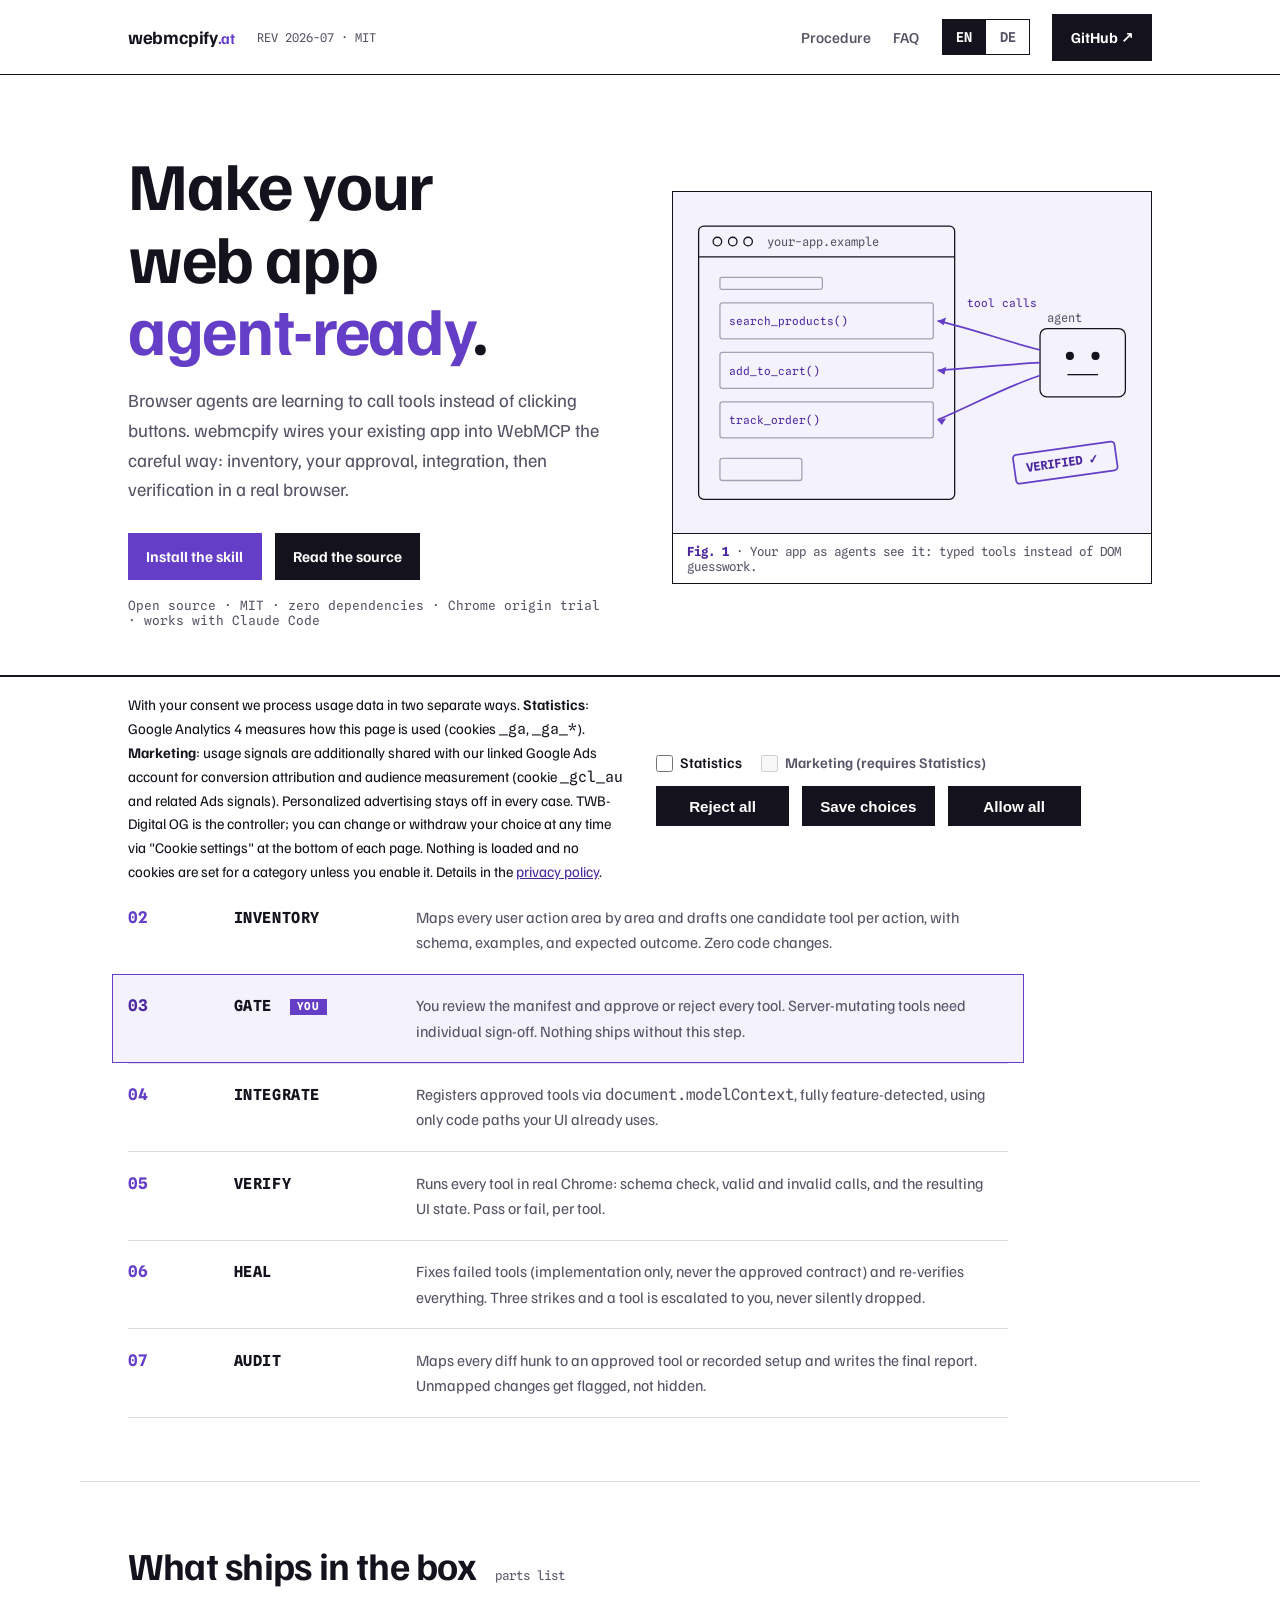
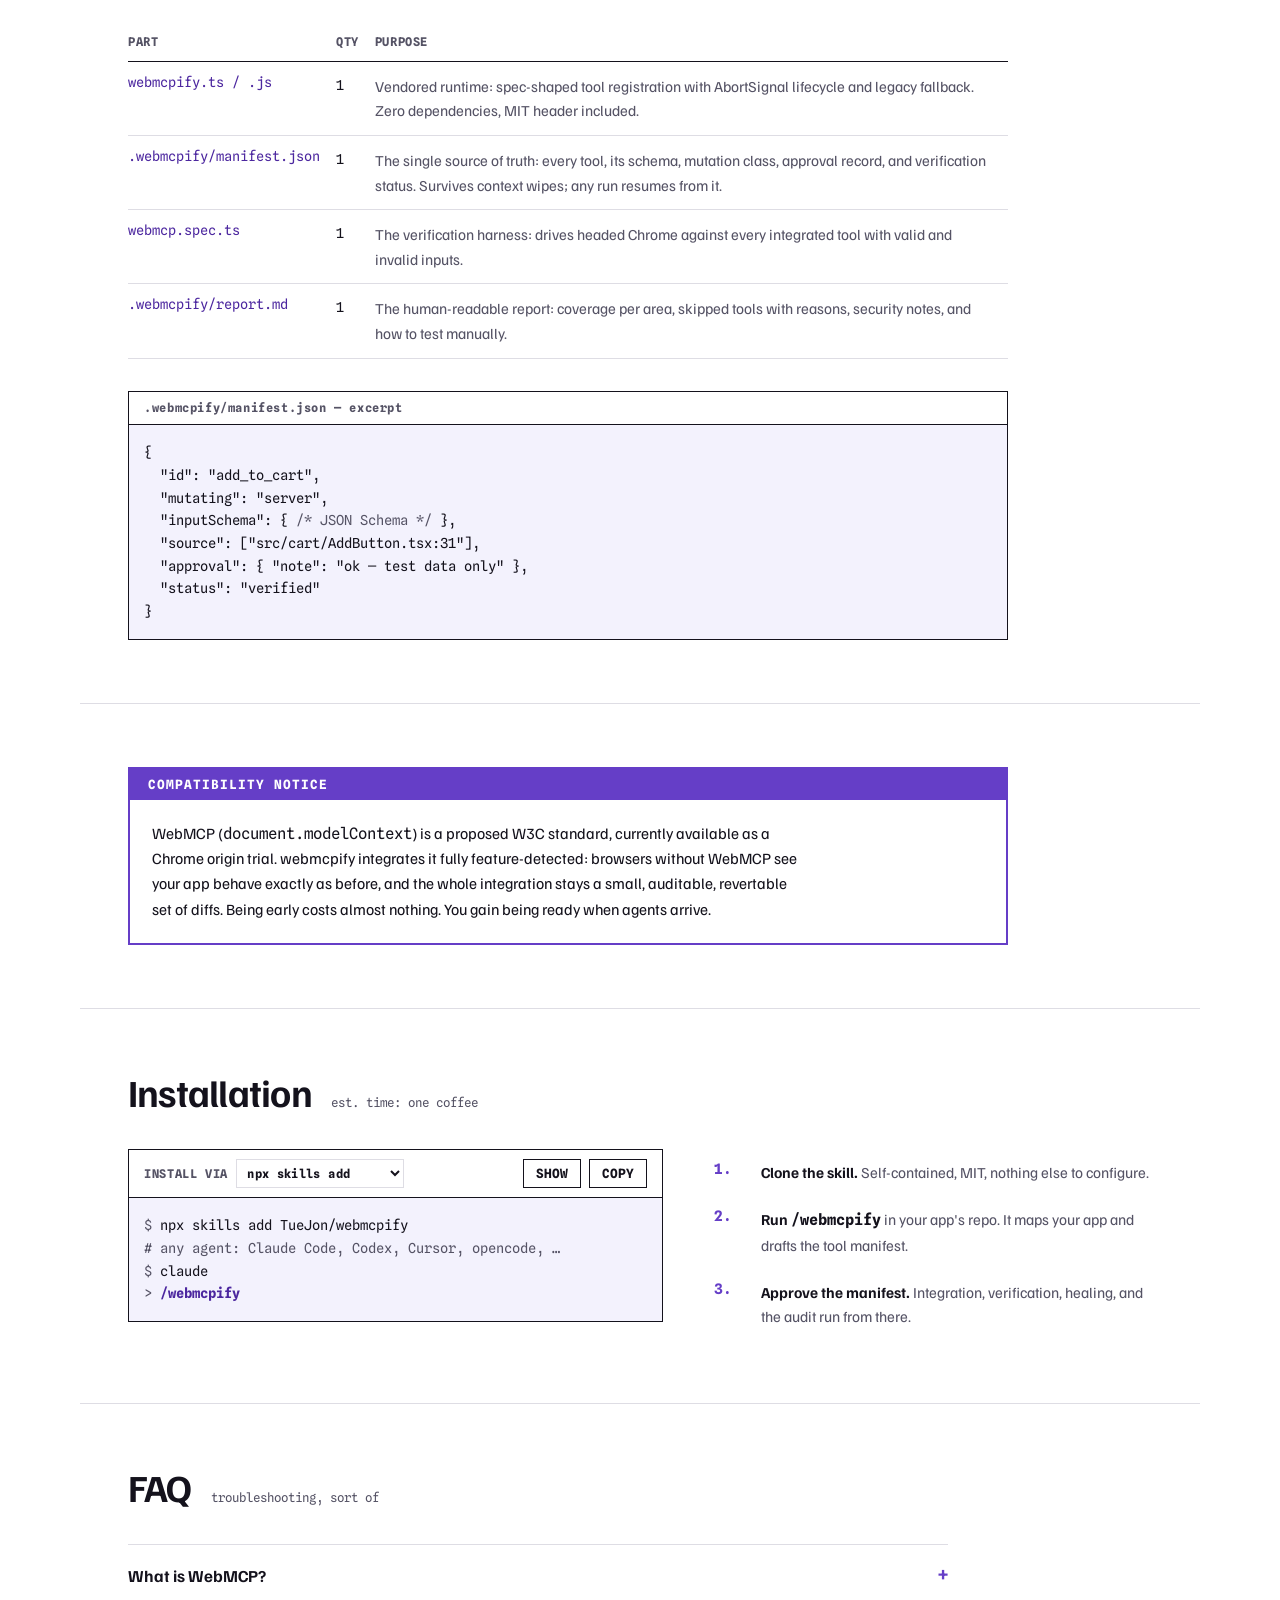
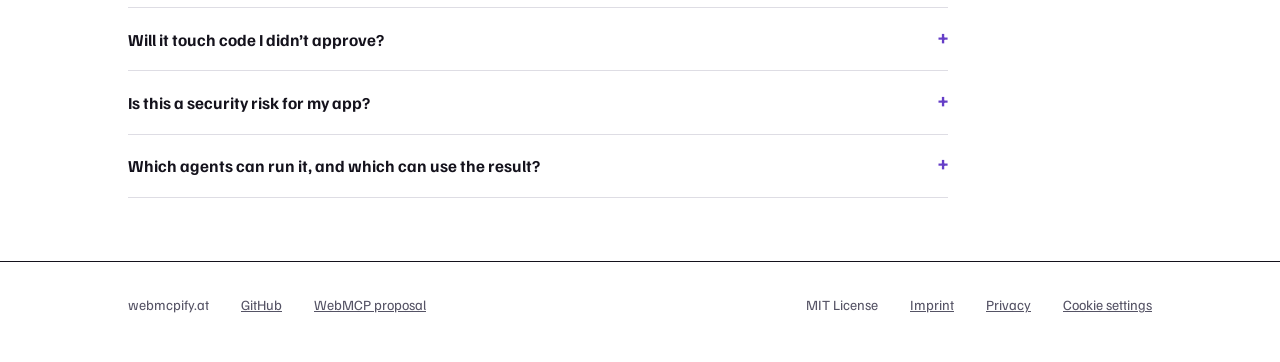
==== index.html @ e7c9cb3e "fix: generate the discovery manifest and keep the picker honest without JavaScript - tool contracts " ====
<!DOCTYPE html>
<html lang="en" data-lang="en">
<head>
<meta charset="UTF-8">
<meta name="viewport" content="width=device-width, initial-scale=1.0">
<title>webmcpify — make your web app agent-ready with WebMCP</title>
<meta name="description" content="webmcpify wires your existing web app into WebMCP: inventory, approval, integration, real-browser verification. Open source, MIT.">
<link rel="canonical" href="https://webmcpify.at/">
<meta property="og:type" content="website">
<meta property="og:url" content="https://webmcpify.at/">
<meta property="og:site_name" content="webmcpify">
<meta property="og:title" content="webmcpify — make your web app agent-ready with WebMCP">
<meta property="og:description" content="webmcpify wires your existing web app into WebMCP: inventory, approval, integration, real-browser verification. Open source, MIT.">
<meta property="og:image" content="https://webmcpify.at/og.png">
<meta property="og:image:alt" content="webmcpify — make your web app agent-ready with WebMCP">
<meta property="og:image:width" content="1200">
<meta property="og:image:height" content="630">
<meta property="og:locale" content="en_US">
<meta property="og:locale:alternate" content="de_AT">
<meta name="twitter:card" content="summary_large_image">
<meta name="twitter:title" content="webmcpify — make your web app agent-ready with WebMCP">
<meta name="twitter:description" content="webmcpify wires your existing web app into WebMCP: inventory, approval, integration, real-browser verification. Open source, MIT.">
<meta name="twitter:image" content="https://webmcpify.at/og.png">
<meta name="twitter:image:alt" content="webmcpify — make your web app agent-ready with WebMCP">
<link rel="icon" href="/favicon.svg" type="image/svg+xml">
<link rel="icon" href="/favicon.ico" sizes="16x16 32x32 48x48">
<link rel="icon" href="/icon-192.png" type="image/png" sizes="192x192">
<link rel="apple-touch-icon" href="/apple-touch-icon.png">
<link rel="alternate" hreflang="en" href="https://webmcpify.at/">
<link rel="alternate" hreflang="de" href="https://webmcpify.at/de/">
<link rel="alternate" hreflang="x-default" href="https://webmcpify.at/">
<link rel="webmcp" href="/.well-known/webmcp" type="application/json">
<!-- No scripting: the picker cannot swap the block and COPY cannot reach the
     clipboard, so the whole control row goes and every route is listed instead. -->
<noscript><style>#install-picker .cmd-label { display: none; } .alt-routes { display: block; }</style></noscript>
<script type="application/ld+json">
{
  "@context": "https://schema.org",
  "@type": "SoftwareApplication",
  "name": "webmcpify",
  "url": "https://webmcpify.at/",
  "description": "webmcpify wires your existing web app into WebMCP: inventory, approval, integration, real-browser verification. Open source, MIT.",
  "applicationCategory": "DeveloperApplication",
  "operatingSystem": "Any (agent skill for Claude Code and compatible coding agents)",
  "license": "https://opensource.org/license/MIT",
  "offers": { "@type": "Offer", "price": "0", "priceCurrency": "EUR" },
  "author": { "@type": "Person", "name": "Jonas Tüchler", "url": "https://jonastuechler.at" },
  "publisher": { "@type": "Organization", "name": "TWB-Digital OG", "url": "https://twb-digital.at" },
  "sameAs": ["https://github.com/TueJon/webmcpify"]
}
</script>
<script type="application/ld+json" id="faq-schema">{"@context": "https://schema.org", "@type": "FAQPage", "mainEntity": [{"@type": "Question", "name": "What is WebMCP?", "acceptedAnswer": {"@type": "Answer", "text": "A proposed web standard (W3C Web Machine Learning CG) that lets a page register typed tools browser AI agents can call instead of screen-scraping your DOM. It's currently running as a Chrome origin trial."}}, {"@type": "Question", "name": "Will webmcpify touch code I didn't approve?", "acceptedAnswer": {"@type": "Answer", "text": "No. Every diff hunk must map to an approved tool or recorded setup; the audit phase flags anything else in the report. Files that were dirty before the run are never modified."}}, {"@type": "Question", "name": "Is this a security risk for my app?", "acceptedAnswer": {"@type": "Answer", "text": "Tools may only call code paths your UI already uses: same endpoints, same validation, same auth. Your server remains the only trust boundary, and mutating tools require explicit per-tool human approval."}}, {"@type": "Question", "name": "Which agents can run webmcpify, and which can use the result?", "acceptedAnswer": {"@type": "Answer", "text": "The pipeline runs as a Claude Code skill. The result is plain, dependency-free WebMCP integration: any browser agent that speaks WebMCP can call your tools, regardless of vendor."}}]}</script>
<link rel="stylesheet" href="/fonts/fonts.css">
<style>
  :root {
    --bg: oklch(1 0 0);
    --ink: oklch(0.19 0.02 290);
    --muted: oklch(0.45 0.03 290);
    --hairline: oklch(0.9 0.01 290);
    --primary: oklch(0.49 0.2 290);
    --primary-ink: oklch(0.4 0.18 290);
    --tint: oklch(0.965 0.015 290);
    --z-nav: 10;
    --z-toast: 40;
    --z-consent: 50;
    --font-sans: "Familjen Grotesk", "Segoe UI", system-ui, sans-serif;
    --font-mono: "Spline Sans Mono", ui-monospace, monospace;
  }
  * { margin: 0; padding: 0; box-sizing: border-box; }
  body {
    background: var(--bg); color: var(--ink);
    font-family: var(--font-sans); font-size: 1.0625rem; line-height: 1.62;
    -webkit-font-smoothing: antialiased;
  }
  ::selection { background: var(--primary); color: white; }
  a { color: inherit; }
  code, pre { font-family: var(--font-mono); }
  h1, h2, h3 { text-wrap: balance; line-height: 1.08; letter-spacing: -0.02em; }
  p { max-width: 64ch; text-wrap: pretty; }
  :focus-visible { outline: 2px solid var(--primary); outline-offset: 3px; }

  :where([data-lang="en"]) :where([lang="de"]) { display: none !important; }
  :where([data-lang="de"]) :where([lang="en"]) { display: none !important; }

  .wrap { max-width: 1120px; margin-inline: auto; padding-inline: clamp(1.25rem, 4vw, 3rem); }

  /* ---------- Nav ---------- */
  header { border-bottom: 1px solid var(--ink); background: var(--bg); position: sticky; top: 0; z-index: var(--z-nav); }
  .nav { display: flex; align-items: center; gap: 1.4rem; padding-block: 0.85rem; }
  .wordmark { font-weight: 700; font-size: 1.15rem; letter-spacing: -0.02em; text-decoration: none; }
  .wordmark small { color: var(--primary); font-weight: 700; }
  .doc-no { font: 400 0.75rem var(--font-mono); color: var(--muted); }
  .nav-spacer { flex: 1; }
  .nav a.ghost { text-decoration: none; color: var(--muted); font-weight: 500; font-size: 0.95rem; }
  .nav a.ghost:hover { color: var(--ink); }
  @media (max-width: 680px) { .nav a.ghost, .doc-no { display: none; } .nav { gap: 0.9rem; } }
  .lang-toggle { flex-shrink: 0; }
  .btn { white-space: nowrap; }
  @media (max-width: 420px) {
    .wordmark .tld, .wordmark small { display: none; }
    .nav { gap: 0.6rem; }
    .nav .btn { padding: 0.45rem 0.7rem; font-size: 0.85rem; }
    .lang-toggle button { padding: 0.45rem 0.55rem; font-size: 0.75rem; }
    .wordmark { font-size: 1rem; }
  }
  .lang-toggle { display: flex; border: 1px solid var(--ink); overflow: hidden; }
  .lang-toggle button {
    font: 600 0.85rem var(--font-mono); background: var(--bg); border: 0; color: var(--muted);
    padding: 0.55rem 0.85rem; cursor: pointer;
  }
  .lang-toggle button[aria-pressed="true"] { background: var(--ink); color: var(--bg); }
  .btn {
    display: inline-flex; align-items: center; gap: 0.5rem; background: var(--ink); color: var(--bg);
    font-weight: 700; font-size: 0.95rem; text-decoration: none; padding: 0.7rem 1.15rem; border: 0; cursor: pointer;
  }
  .btn:hover { background: var(--primary); }
  .btn.primary { background: var(--primary); color: white; }
  .btn.primary:hover { background: var(--primary-ink); }

  /* ---------- Hero ---------- */
  .hero { padding-block: clamp(3rem, 8vh, 6rem) clamp(2.5rem, 6vh, 4.5rem); }
  .hero-grid {
    display: grid; grid-template-columns: minmax(0, 1fr) minmax(0, 1fr);
    gap: clamp(2rem, 5vw, 4rem); align-items: center;
  }
  @media (max-width: 920px) { .hero-grid { grid-template-columns: minmax(0, 1fr); } }
  .hero h1 { font-size: clamp(2.5rem, 5.4vw, 4.2rem); font-weight: 700; }
  .hero h1 .u { color: var(--primary); }
  .hero .lede { margin-top: 1.25rem; font-size: 1.15rem; color: var(--muted); }
  .hero-ctas { margin-top: 1.8rem; display: flex; flex-wrap: wrap; gap: 0.8rem; align-items: center; }
  .hero-fine { margin-top: 1.1rem; font: 400 0.8rem var(--font-mono); color: var(--muted); }

  figure.fig { border: 1px solid var(--ink); }
  .fig svg { display: block; width: 100%; height: auto; background: var(--tint); }
  .fig figcaption {
    border-top: 1px solid var(--ink); padding: 0.6rem 0.9rem;
    font: 400 0.78rem var(--font-mono); color: var(--muted);
  }
  .fig figcaption b { color: var(--primary-ink); font-weight: 700; }

  /* ---------- Section scaffolding ---------- */
  section { padding-block: clamp(3rem, 7vh, 5.5rem); border-top: 1px solid var(--hairline); }
  .sec-head { margin-bottom: 2.2rem; display: flex; align-items: baseline; gap: 1.2rem; flex-wrap: wrap; }
  .sec-head h2 { font-size: clamp(1.7rem, 3.2vw, 2.4rem); font-weight: 700; }
  .sec-head .mono-tag { font: 400 0.78rem var(--font-mono); color: var(--muted); }
  .sec-lede { color: var(--muted); margin-bottom: 2rem; margin-top: -1.2rem; }

  /* ---------- Procedure ---------- */
  .proc { list-style: none; max-width: 880px; }
  .proc li {
    display: grid; grid-template-columns: 5.2rem minmax(14ch, 16ch) 1fr;
    gap: 1.4rem; padding-block: 1.15rem; border-top: 1px solid var(--hairline);
    align-items: baseline;
  }
  .proc li:last-child { border-bottom: 1px solid var(--hairline); }
  @media (max-width: 700px) { .proc li { grid-template-columns: 3.4rem 1fr; } .proc li p { grid-column: 2; } }
  .proc .no { font: 700 1rem var(--font-mono); color: var(--primary); }
  .proc h3 { font: 700 0.95rem var(--font-mono); letter-spacing: 0.04em; }
  .proc p { color: var(--muted); font-size: 0.98rem; }
  .proc li.gate { background: var(--tint); outline: 1px solid var(--primary); outline-offset: -1px; padding-inline: 1rem; margin-inline: -1rem; }
  .proc li.gate .no { color: var(--primary-ink); }
  .proc li.gate h3 span.badge {
    display: inline-block; background: var(--primary); color: white; font-size: 0.68rem;
    padding: 0.1rem 0.45rem; margin-left: 0.5rem; letter-spacing: 0.06em; vertical-align: 0.1em;
  }

  /* ---------- Parts list ---------- */
  .scrollx { overflow-x: auto; max-width: 880px; }
  .parts { width: 100%; min-width: 560px; border-collapse: collapse; font-size: 0.95rem; }
  .parts th, .parts td { text-align: left; padding: 0.75rem 1rem 0.75rem 0; border-bottom: 1px solid var(--hairline); vertical-align: top; }
  .parts th { font: 700 0.75rem var(--font-mono); letter-spacing: 0.05em; color: var(--muted); border-bottom: 1px solid var(--ink); }
  .parts td:first-child { font: 400 0.85rem var(--font-mono); color: var(--primary-ink); white-space: nowrap; }
  .parts td:last-child { color: var(--muted); }
  .parts .qty { font-family: var(--font-mono); font-size: 0.85rem; }

  /* ---------- Notice ---------- */
  .notice { border: 2px solid var(--primary); max-width: 880px; }
  .notice-head {
    background: var(--primary); color: white; padding: 0.5rem 1.1rem;
    font: 700 0.8rem var(--font-mono); letter-spacing: 0.08em;
  }
  .notice-body { padding: 1.3rem 1.4rem; }
  .notice-body p { color: var(--ink); font-size: 0.98rem; max-width: 72ch; }
  .notice-body a { color: var(--primary-ink); }

  /* ---------- Install ---------- */
  .install-grid { display: grid; grid-template-columns: minmax(0, 1.1fr) minmax(0, 0.9fr); gap: clamp(2rem, 4vw, 3.5rem); align-items: start; }
  @media (max-width: 920px) { .install-grid { grid-template-columns: minmax(0, 1fr); } }
  .cmd { border: 1px solid var(--ink); }
  .cmd-label {
    display: flex; justify-content: space-between; align-items: center; gap: 1rem;
    padding: 0.55rem 0.95rem; border-bottom: 1px solid var(--ink);
    font: 700 0.75rem var(--font-mono); letter-spacing: 0.05em; color: var(--muted);
  }
  .cmd pre { padding: 1rem 0.95rem; font-size: 0.86rem; line-height: 1.65; overflow-x: auto; background: var(--tint); }
  .cmd .c { color: var(--muted); }
  .cmd .p { color: var(--primary-ink); font-weight: 700; }
  .copy-btn {
    font: 700 0.8rem var(--font-mono); color: var(--ink); background: var(--bg);
    border: 1px solid var(--ink); padding: 0.4rem 0.75rem; cursor: pointer;
  }
  .copy-btn:hover { background: var(--ink); color: var(--bg); }
  .cmd-pick, .cmd-actions { display: flex; align-items: center; gap: 0.5rem; min-width: 0; }
  .alt-routes { display: none; padding: 0.75rem 0.95rem; border-top: 1px solid var(--hairline); font-size: 0.86rem; color: var(--muted); }
  .alt-routes code { font-size: 0.85em; color: var(--ink); }
  .cmd-pick select {
    font: 700 0.75rem var(--font-mono); letter-spacing: 0.03em; color: var(--ink);
    background: var(--bg); border: 1px solid var(--hairline); padding: 0.3rem 0.4rem; cursor: pointer;
  }
  /* Own rule: browsers without the WebMCP pseudo-class drop it, not the block above. */
  .cmd:tool-form-active { outline: 2px solid var(--primary); outline-offset: 2px; }
  .after-install { list-style: none; }
  .after-install li { display: grid; grid-template-columns: 2rem 1fr; gap: 0.9rem; padding-block: 0.7rem; }
  .after-install .no { font: 700 0.9rem var(--font-mono); color: var(--primary); }
  .after-install p { color: var(--muted); font-size: 0.95rem; }
  .after-install b { color: var(--ink); }

  /* ---------- FAQ ---------- */
  .faq { max-width: 820px; }
  .faq details { border-top: 1px solid var(--hairline); }
  .faq details:last-child { border-bottom: 1px solid var(--hairline); }
  .faq summary {
    cursor: pointer; list-style: none; display: flex; justify-content: space-between; gap: 1rem;
    padding-block: 1.1rem; font-weight: 700; font-size: 1.05rem;
  }
  .faq summary::-webkit-details-marker { display: none; }
  .faq summary::after { content: "+"; font-family: var(--font-mono); color: var(--primary); }
  .faq details[open] summary::after { content: "–"; }
  .faq details p { color: var(--muted); padding-bottom: 1.2rem; font-size: 0.98rem; }

  footer { border-top: 1px solid var(--ink); padding-block: 2rem 2.8rem; }
  .foot { display: flex; flex-wrap: wrap; gap: 0.8rem 2rem; color: var(--muted); font-size: 0.88rem; }
  .foot a { color: var(--muted); }
  .foot a:hover { color: var(--ink); }
  .foot .fill { flex: 1; }

  .toast {
    position: fixed; bottom: 1.4rem; left: 50%; translate: -50% 0; z-index: var(--z-toast);
    background: var(--ink); color: var(--bg); font: 700 0.85rem var(--font-mono);
    padding: 0.6rem 1.1rem; opacity: 0; pointer-events: none; transition: opacity 0.2s ease-out;
  }
  .toast.show { opacity: 1; }

  /* Consent banner: non-modal (page, imprint, and privacy stay reachable),
     all actions identical .btn styling — equal visual weight by design. */
  .consent {
    position: fixed; inset: auto 0 0 0; z-index: var(--z-consent);
    background: var(--bg); border-top: 2px solid var(--ink);
  }
  .consent-inner { display: flex; flex-wrap: wrap; gap: 0.9rem 2rem; align-items: center; padding-block: 1rem; max-height: calc(100dvh - 2rem); overflow-y: auto; }
  .consent-text { font-size: 0.92rem; max-width: 62ch; flex: 1 1 34ch; }
  .consent-text a { color: var(--primary-ink); }
  .consent-controls { display: flex; flex-direction: column; gap: 0.7rem; }
  .consent-cats { display: flex; gap: 1.2rem; flex-wrap: wrap; border: 0; padding: 0; margin: 0; }
  .consent-cat { display: inline-flex; align-items: center; gap: 0.45rem; font-weight: 600; font-size: 0.92rem; cursor: pointer; }
  .consent-cat:has(input:disabled) { color: var(--muted); cursor: not-allowed; }
  .consent-cat input { width: 1.05rem; height: 1.05rem; accent-color: var(--primary); margin: 0; }
  /* Grid, not wrapping flex: a wrapped flex line distributes free space on
     its own, so a lone "Allow all" would stretch across a full row and read
     as the prominent option. Equal columns, or equal full-width rows. */
  .consent-actions { display: grid; grid-template-columns: repeat(3, minmax(0, 1fr)); gap: 0.8rem; }
  .consent-actions .btn { justify-content: center; }
  @media (max-width: 560px) { .consent-actions { grid-template-columns: minmax(0, 1fr); } }
  .sr-only { position: absolute; width: 1px; height: 1px; padding: 0; margin: -1px; overflow: hidden; clip-path: inset(50%); white-space: nowrap; }
  .foot-btn {
    font: inherit; color: var(--muted); background: none; border: 0; padding: 0;
    cursor: pointer; text-decoration: underline;
  }
  .foot-btn:hover { color: var(--ink); }

  /* Diagram stroke-draw: decorative enhancement, fully drawn by default */
  @supports ((animation-timeline: scroll()) and (animation-range: 0% 100%)) {
    @media not (prefers-reduced-motion: reduce) {
      .draw {
        stroke-dasharray: 620; stroke-dashoffset: 0;
        animation: draw auto linear both;
        animation-timeline: view();
        animation-range: entry 0% entry 90%;
      }
      @keyframes draw { from { stroke-dashoffset: 620; } to { stroke-dashoffset: 0; } }
    }
  }
</style>
</head>
<body>

<header>
  <div class="wrap nav">
    <a class="wordmark" href="#">webmcpify<small>.at</small></a>
    <span class="doc-no" aria-hidden="true">REV 2026-07 · MIT</span>
    <span class="nav-spacer"></span>
    <a class="ghost" href="#procedure"><span lang="en">Procedure</span><span lang="de">Ablauf</span></a>
    <a class="ghost" href="#faq">FAQ</a>
    <div class="lang-toggle" role="group" aria-label="Language">
      <button type="button" data-set-lang="en" aria-pressed="true">EN</button>
      <button type="button" data-set-lang="de" aria-pressed="false">DE</button>
    </div>
    <a class="btn" data-measure="github-outbound" href="https://github.com/TueJon/webmcpify" target="_blank" rel="noopener">GitHub ↗</a>
  </div>
</header>

<main>
  <!-- ============ HERO ============ -->
  <div class="hero wrap">
    <div class="hero-grid">
      <div>
        <h1>
          <span lang="en">Make your web app <span class="u">agent-ready</span>.</span>
          <span lang="de">Mach deine Web-App <span class="u">agent-ready</span>.</span>
        </h1>
        <p class="lede">
          <span lang="en">Browser agents are learning to call tools instead of clicking
          buttons. webmcpify wires your existing app into WebMCP the careful way:
          inventory, your approval, integration, then verification in a real browser.</span>
          <span lang="de">Browser-Agents lernen gerade, Tools aufzurufen statt Buttons zu
          klicken. webmcpify verdrahtet deine bestehende App sauber mit WebMCP:
          Inventur, deine Freigabe, Integration, dann Verifikation im echten Browser.</span>
        </p>
        <div class="hero-ctas">
          <a class="btn primary" href="#install"><span lang="en">Install the skill</span><span lang="de">Skill installieren</span></a>
          <a class="btn" data-measure="github-outbound" href="https://github.com/TueJon/webmcpify" target="_blank" rel="noopener"><span lang="en">Read the source</span><span lang="de">Quellcode lesen</span></a>
        </div>
        <p class="hero-fine">
          <span lang="en">Open source · MIT · zero dependencies · Chrome origin trial · works with Claude Code</span>
          <span lang="de">Open Source · MIT · null Dependencies · Chrome Origin Trial · läuft mit Claude Code</span>
        </p>
      </div>

      <figure class="fig">
        <svg viewBox="0 0 560 400" role="img" aria-labelledby="fig1-title">
          <title id="fig1-title">Diagram: a browser app exposing typed tools to an AI agent</title>
          <!-- browser window -->
          <g fill="none" stroke="oklch(0.19 0.02 290)" stroke-width="1.5">
            <rect x="30" y="40" width="300" height="320" rx="6"/>
            <line x1="30" y1="76" x2="330" y2="76"/>
            <circle cx="52" cy="58" r="5"/><circle cx="70" cy="58" r="5"/><circle cx="88" cy="58" r="5"/>
          </g>
          <text x="110" y="63" font-family="Spline Sans Mono, monospace" font-size="14" fill="oklch(0.45 0.03 290)">your-app.example</text>
          <!-- app skeleton -->
          <g fill="none" stroke="oklch(0.72 0.02 290)" stroke-width="1.5">
            <rect x="55" y="100" width="120" height="14" rx="2"/>
            <rect x="55" y="130" width="250" height="42" rx="3"/>
            <rect x="55" y="188" width="250" height="42" rx="3"/>
            <rect x="55" y="246" width="250" height="42" rx="3"/>
            <rect x="55" y="312" width="96" height="26" rx="3"/>
          </g>
          <!-- tool anchors -->
          <g font-family="Spline Sans Mono, monospace" font-size="13" fill="oklch(0.4 0.18 290)">
            <text x="66" y="156">search_products()</text>
            <text x="66" y="214">add_to_cart()</text>
            <text x="66" y="272">track_order()</text>
          </g>
          <!-- agent node -->
          <g fill="none" stroke="oklch(0.19 0.02 290)" stroke-width="1.5">
            <rect x="430" y="160" width="100" height="80" rx="8"/>
            <circle cx="465" cy="192" r="4" fill="oklch(0.19 0.02 290)"/>
            <circle cx="495" cy="192" r="4" fill="oklch(0.19 0.02 290)"/>
            <line x1="462" y1="214" x2="498" y2="214"/>
          </g>
          <text x="438" y="152" font-family="Spline Sans Mono, monospace" font-size="14" fill="oklch(0.45 0.03 290)">agent</text>
          <!-- tool call arrows -->
          <g fill="none" stroke="oklch(0.49 0.2 290)" stroke-width="2">
            <path class="draw" d="M 430 185 C 390 175, 350 160, 310 151"/>
            <path class="draw" d="M 430 200 C 390 202, 350 206, 310 209"/>
            <path class="draw" d="M 430 215 C 390 228, 350 250, 310 267"/>
          </g>
          <g fill="oklch(0.49 0.2 290)">
            <path d="M 310 151 l 10 -4 l -3 9 z"/>
            <path d="M 310 209 l 10 -4 l -2 9 z"/>
            <path d="M 310 267 l 10 -2 l -5 8 z"/>
          </g>
          <text x="345" y="135" font-family="Spline Sans Mono, monospace" font-size="13" fill="oklch(0.4 0.18 290)">tool calls</text>
          <!-- verified stamp -->
          <g transform="rotate(-8 460 320)">
            <rect x="400" y="300" width="120" height="34" rx="4" fill="none" stroke="oklch(0.49 0.2 290)" stroke-width="2"/>
            <text x="414" y="322" font-family="Spline Sans Mono, monospace" font-weight="700" font-size="14" fill="oklch(0.4 0.18 290)">VERIFIED ✓</text>
          </g>
        </svg>
        <figcaption>
          <b>Fig. 1</b>
          <span lang="en"> · Your app as agents see it: typed tools instead of DOM guesswork.</span>
          <span lang="de"> · Deine App aus Agent-Sicht: typisierte Tools statt DOM-Raterei.</span>
        </figcaption>
      </figure>
    </div>
  </div>

  <!-- ============ PROCEDURE ============ -->
  <section class="wrap" id="procedure">
    <div class="sec-head">
      <h2><span lang="en">The procedure</span><span lang="de">Der Ablauf</span></h2>
      <span class="mono-tag"><span lang="en">7 phases · 1 human gate · resumable at any point</span><span lang="de">7 Phasen · 1 Human Gate · jederzeit fortsetzbar</span></span>
    </div>
    <ol class="proc">
      <li>
        <span class="no">01</span>
        <h3>DETECT</h3>
        <p><span lang="en">Identifies your stack, build commands, auth model, and how the app starts locally.</span>
        <span lang="de">Erkennt Stack, Build-Kommandos, Auth-Modell und wie die App lokal startet.</span></p>
      </li>
      <li>
        <span class="no">02</span>
        <h3>INVENTORY</h3>
        <p><span lang="en">Maps every user action area by area and drafts one candidate tool per action, with schema, examples, and expected outcome. Zero code changes.</span>
        <span lang="de">Erfasst jede User-Aktion Bereich für Bereich und entwirft pro Aktion ein Kandidaten-Tool mit Schema, Beispielen und erwartetem Ergebnis. Null Code-Änderungen.</span></p>
      </li>
      <li class="gate">
        <span class="no">03</span>
        <h3>GATE <span class="badge"><span lang="en">YOU</span><span lang="de">DU</span></span></h3>
        <p><span lang="en">You review the manifest and approve or reject every tool. Server-mutating tools need individual sign-off. Nothing ships without this step.</span>
        <span lang="de">Du prüfst das Manifest und gibst jedes Tool frei oder lehnst es ab. Server-mutierende Tools brauchen einzelne Freigabe. Ohne diesen Schritt passiert nichts.</span></p>
      </li>
      <li>
        <span class="no">04</span>
        <h3>INTEGRATE</h3>
        <p><span lang="en">Registers approved tools via <code>document.modelContext</code>, fully feature-detected, using only code paths your UI already uses.</span>
        <span lang="de">Registriert freigegebene Tools via <code>document.modelContext</code>, vollständig feature-detected, nur über Code-Pfade, die deine UI ohnehin nutzt.</span></p>
      </li>
      <li>
        <span class="no">05</span>
        <h3>VERIFY</h3>
        <p><span lang="en">Runs every tool in real Chrome: schema check, valid and invalid calls, and the resulting UI state. Pass or fail, per tool.</span>
        <span lang="de">Führt jedes Tool im echten Chrome aus: Schema-Check, gültige und ungültige Calls, resultierender UI-State. Pass oder Fail, pro Tool.</span></p>
      </li>
      <li>
        <span class="no">06</span>
        <h3>HEAL</h3>
        <p><span lang="en">Fixes failed tools (implementation only, never the approved contract) and re-verifies everything. Three strikes and a tool is escalated to you, never silently dropped.</span>
        <span lang="de">Repariert fehlgeschlagene Tools (nur Implementierung, nie den freigegebenen Vertrag) und re-verifiziert alles. Nach drei Versuchen wird eskaliert, nie still verworfen.</span></p>
      </li>
      <li>
        <span class="no">07</span>
        <h3>AUDIT</h3>
        <p><span lang="en">Maps every diff hunk to an approved tool or recorded setup and writes the final report. Unmapped changes get flagged, not hidden.</span>
        <span lang="de">Ordnet jeden Diff-Hunk einem freigegebenen Tool oder dokumentiertem Setup zu und schreibt den Abschlussreport. Nicht zuordenbare Änderungen werden geflaggt, nicht versteckt.</span></p>
      </li>
    </ol>
  </section>

  <!-- ============ PARTS LIST ============ -->
  <section class="wrap">
    <div class="sec-head">
      <h2><span lang="en">What ships in the box</span><span lang="de">Was in der Box steckt</span></h2>
      <span class="mono-tag"><span lang="en">parts list</span><span lang="de">Stückliste</span></span>
    </div>
    <div class="scrollx"><table class="parts">
      <thead>
        <tr>
          <th scope="col"><span lang="en">PART</span><span lang="de">TEIL</span></th>
          <th scope="col"><span lang="en">QTY</span><span lang="de">MENGE</span></th>
          <th scope="col"><span lang="en">PURPOSE</span><span lang="de">ZWECK</span></th>
        </tr>
      </thead>
      <tbody>
        <tr>
          <td>webmcpify.ts / .js</td>
          <td class="qty">1</td>
          <td><span lang="en">Vendored runtime: spec-shaped tool registration with AbortSignal lifecycle and legacy fallback. Zero dependencies, MIT header included.</span>
          <span lang="de">Vendorte Runtime: spec-konforme Tool-Registrierung mit AbortSignal-Lifecycle und Legacy-Fallback. Null Dependencies, MIT-Header inklusive.</span></td>
        </tr>
        <tr>
          <td>.webmcpify/manifest.json</td>
          <td class="qty">1</td>
          <td><span lang="en">The single source of truth: every tool, its schema, mutation class, approval record, and verification status. Survives context wipes; any run resumes from it.</span>
          <span lang="de">Die Single Source of Truth: jedes Tool, sein Schema, seine Mutationsklasse, Freigabe und Verifikationsstatus. Übersteht Context-Wipes; jeder Run setzt daran an.</span></td>
        </tr>
        <tr>
          <td>webmcp.spec.ts</td>
          <td class="qty">1</td>
          <td><span lang="en">The verification harness: drives headed Chrome against every integrated tool with valid and invalid inputs.</span>
          <span lang="de">Der Verifikations-Harness: fährt headed Chrome gegen jedes integrierte Tool, mit gültigen und ungültigen Inputs.</span></td>
        </tr>
        <tr>
          <td>.webmcpify/report.md</td>
          <td class="qty">1</td>
          <td><span lang="en">The human-readable report: coverage per area, skipped tools with reasons, security notes, and how to test manually.</span>
          <span lang="de">Der menschenlesbare Report: Abdeckung pro Bereich, übersprungene Tools mit Begründung, Security-Notizen und manuelle Testanleitung.</span></td>
        </tr>
      </tbody>
    </table></div>
    <figure class="cmd" style="max-width: 880px; margin-top: 2rem;">
      <div class="cmd-label">
        <span>.webmcpify/manifest.json — <span lang="en">excerpt</span><span lang="de">Auszug</span></span>
      </div>
      <pre><code>{
  "id": "add_to_cart",
  "mutating": "server",
  "inputSchema": { <span style="color: var(--muted);">/* JSON Schema */</span> },
  "source": ["src/cart/AddButton.tsx:31"],
  "approval": { "note": "ok — test data only" },
  "status": "verified"
}</code></pre>
    </figure>
  </section>

  <!-- ============ NOTICE ============ -->
  <section class="wrap">
    <div class="notice">
      <div class="notice-head"><span lang="en">COMPATIBILITY NOTICE</span><span lang="de">KOMPATIBILITÄTSHINWEIS</span></div>
      <div class="notice-body">
        <p>
          <span lang="en">WebMCP (<code>document.modelContext</code>) is a proposed W3C
          standard, currently available as a Chrome origin trial. webmcpify integrates it
          fully feature-detected: browsers without WebMCP see your app behave exactly as
          before, and the whole integration stays a small, auditable, revertable set of
          diffs. Being early costs almost nothing. You gain being ready when agents arrive.</span>
          <span lang="de">WebMCP (<code>document.modelContext</code>) ist ein
          vorgeschlagener W3C-Standard, derzeit als Chrome Origin Trial verfügbar.
          webmcpify integriert ihn vollständig feature-detected: Browser ohne WebMCP sehen
          deine App exakt wie bisher, und die gesamte Integration bleibt ein kleines,
          auditierbares, revertierbares Set an Diffs. Früh dran zu sein kostet fast nichts. Bereit
          zu sein, wenn die Agents kommen, ist der Gewinn.</span>
        </p>
      </div>
    </div>
  </section>

  <!-- ============ INSTALL ============ -->
  <section class="wrap" id="install">
    <div class="sec-head">
      <h2><span lang="en">Installation</span><span lang="de">Installation</span></h2>
      <span class="mono-tag"><span lang="en">est. time: one coffee</span><span lang="de">Dauer: ein Kaffee</span></span>
    </div>
    <div class="install-grid">
      <!-- Declarative WebMCP tool: the browser derives the schema from the select,
           so agents can switch the shown command through the same submit path a
           human uses. Read-only display change, hence toolautosubmit. -->
      <form class="cmd" id="install-picker"
            toolname="show_install_command"
            tooldescription="Switches the install command shown in the Installation section of webmcpify.at to the variant for a given agent setup. Page-local display change; nothing is sent anywhere."
            toolautosubmit="">
        <div class="cmd-label">
          <span class="cmd-pick">
            <label for="install-agent"><span lang="en">INSTALL VIA</span><span lang="de">INSTALLATION VIA</span></label>
            <select id="install-agent" name="agent" required
                    toolparamdescription="Install route to display: npx (skills CLI, works with any agent), plugin (Claude Code plugin marketplace), git (manual clone)">
              <option value="npx" selected>npx skills add</option>
              <option value="plugin">Claude Code plugin</option>
              <option value="git">git clone</option>
            </select>
          </span>
          <span class="cmd-actions">
            <button class="copy-btn" type="submit" data-install-show>
              <span lang="en">SHOW</span><span lang="de">ZEIGEN</span>
            </button>
            <button class="copy-btn" type="button" data-copy="npx skills add TueJon/webmcpify">
              <span lang="en">COPY</span><span lang="de">KOPIEREN</span>
            </button>
          </span>
        </div>
        <pre aria-live="polite"><code><span class="c">$</span> npx skills add TueJon/webmcpify
<span class="c"># any agent: Claude Code, Codex, Cursor, opencode, …</span>
<span class="c">$</span> claude
<span class="c">&gt;</span> <span class="p">/webmcpify</span></code></pre>
        <!-- Without scripting the picker cannot swap the block, so it is hidden
             (see the noscript rule in <head>) and every route is listed here. -->
        <p class="alt-routes">
          <span lang="en">Claude Code plugin: <code>/plugin marketplace add TueJon/webmcpify</code>, then <code>/plugin install webmcpify@webmcpify</code>. Manual: <code>git clone https://github.com/TueJon/webmcpify ~/.claude/skills/webmcpify</code>.</span>
          <span lang="de">Claude-Code-Plugin: <code>/plugin marketplace add TueJon/webmcpify</code>, dann <code>/plugin install webmcpify@webmcpify</code>. Manuell: <code>git clone https://github.com/TueJon/webmcpify ~/.claude/skills/webmcpify</code>.</span>
        </p>
      </form>
      <ol class="after-install">
        <li>
          <span class="no">1.</span>
          <p><span lang="en"><b>Clone the skill.</b> Self-contained, MIT, nothing else to configure.</span>
          <span lang="de"><b>Skill klonen.</b> Self-contained, MIT, sonst nichts zu konfigurieren.</span></p>
        </li>
        <li>
          <span class="no">2.</span>
          <p><span lang="en"><b>Run <code>/webmcpify</code></b> in your app's repo. It maps your app and drafts the tool manifest.</span>
          <span lang="de"><b><code>/webmcpify</code> ausführen</b> im Repo deiner App. Es erfasst deine App und entwirft das Tool-Manifest.</span></p>
        </li>
        <li>
          <span class="no">3.</span>
          <p><span lang="en"><b>Approve the manifest.</b> Integration, verification, healing, and the audit run from there.</span>
          <span lang="de"><b>Manifest freigeben.</b> Integration, Verifikation, Healing und Audit laufen ab da automatisch.</span></p>
        </li>
      </ol>
    </div>
  </section>

  <!-- ============ FAQ ============ -->
  <section class="wrap" id="faq">
    <div class="sec-head">
      <h2>FAQ</h2>
      <span class="mono-tag"><span lang="en">troubleshooting, sort of</span><span lang="de">Troubleshooting, quasi</span></span>
    </div>
    <div class="faq">
      <details>
        <summary><span lang="en">What is WebMCP?</span><span lang="de">Was ist WebMCP?</span></summary>
        <p><span lang="en">A proposed web standard (W3C Web Machine Learning CG) that lets a page register typed tools browser AI agents can call instead of screen-scraping your DOM. It’s currently running as a Chrome origin trial.</span>
        <span lang="de">Ein vorgeschlagener Webstandard (W3C Web Machine Learning CG), mit dem eine Seite typisierte Tools registriert, die Browser-KI-Agents aufrufen können, statt dein DOM zu scrapen. Läuft aktuell als Chrome Origin Trial.</span></p>
      </details>
      <details>
        <summary><span lang="en">Will it touch code I didn’t approve?</span><span lang="de">Fasst es Code an, den ich nicht freigegeben habe?</span></summary>
        <p><span lang="en">No. Every diff hunk must map to an approved tool or recorded setup; the audit phase flags anything else in the report. Files that were dirty before the run are never modified.</span>
        <span lang="de">Nein. Jeder Diff-Hunk muss einem freigegebenen Tool oder dokumentiertem Setup zuordenbar sein; alles andere flaggt die Audit-Phase im Report. Dateien, die vor dem Run dirty waren, werden nie angefasst.</span></p>
      </details>
      <details>
        <summary><span lang="en">Is this a security risk for my app?</span><span lang="de">Ist das ein Sicherheitsrisiko für meine App?</span></summary>
        <p><span lang="en">Tools may only call code paths your UI already uses: same endpoints, same validation, same auth. Your server remains the only trust boundary. Mutating tools additionally require explicit per-tool human approval, and destructive or payment actions are never exposed in a first integration.</span>
        <span lang="de">Tools dürfen nur Code-Pfade aufrufen, die deine UI ohnehin nutzt: gleiche Endpoints, gleiche Validierung, gleiche Auth. Dein Server bleibt die einzige Trust Boundary. Mutierende Tools brauchen zusätzlich explizite Freigabe pro Tool; destruktive oder Zahlungs-Aktionen werden in einer Erstintegration nie exponiert.</span></p>
      </details>
      <details>
        <summary><span lang="en">Which agents can run it, and which can use the result?</span><span lang="de">Welche Agents führen es aus, und welche nutzen das Ergebnis?</span></summary>
        <p><span lang="en">The pipeline runs as a Claude Code skill. The result is plain, dependency-free WebMCP integration: any browser agent that speaks WebMCP can call your tools, regardless of vendor.</span>
        <span lang="de">Die Pipeline läuft als Claude-Code-Skill. Das Ergebnis ist reine, dependency-freie WebMCP-Integration: jeder Browser-Agent, der WebMCP spricht, kann deine Tools aufrufen, egal von welchem Anbieter.</span></p>
      </details>
    </div>
  </section>
</main>

<footer>
  <div class="wrap foot">
    <span>webmcpify.at</span>
    <a data-measure="github-outbound" href="https://github.com/TueJon/webmcpify" target="_blank" rel="noopener">GitHub</a>
    <a href="https://webmachinelearning.github.io/webmcp/" target="_blank" rel="noopener">WebMCP <span lang="en">proposal</span><span lang="de">Proposal</span></a>
    <span class="fill"></span>
    <span>MIT License</span>
    <a href="/imprint.html"><span lang="en">Imprint</span><span lang="de">Impressum</span></a>
    <a href="/privacy.html"><span lang="en">Privacy</span><span lang="de">Datenschutz</span></a>
    <button type="button" class="foot-btn" data-consent-open hidden><span lang="en">Cookie settings</span><span lang="de">Cookie-Einstellungen</span></button>
  </div>
</footer>

<div class="consent" id="consent" role="region" aria-label="Cookie consent" hidden>
  <div class="wrap consent-inner">
    <p class="consent-text">
      <span lang="en">With your consent we process usage data in two separate ways.
      <b>Statistics</b>: Google Analytics 4 measures how this page is used (cookies
      <code>_ga</code>, <code>_ga_*</code>). <b>Marketing</b>: usage signals are
      additionally shared with our linked Google Ads account for conversion attribution
      and audience measurement (cookie <code>_gcl_au</code> and related Ads signals).
      Personalized advertising stays off in every case. TWB-Digital OG is the
      controller; you can change or withdraw your choice at any time via "Cookie
      settings" at the bottom of each page. Nothing is loaded and no cookies
      are set for a category unless you enable it. Details in the
      <a href="/privacy.html">privacy policy</a>.</span>
      <span lang="de">Mit Ihrer Einwilligung verarbeiten wir Nutzungsdaten auf zwei
      getrennten Wegen. <b>Statistik</b>: Google Analytics 4 misst die Nutzung dieser
      Seite (Cookies <code>_ga</code>, <code>_ga_*</code>). <b>Marketing</b>:
      Nutzungssignale werden zusätzlich mit unserem verknüpften Google-Ads-Konto zur
      Conversion-Zuordnung und Zielgruppenmessung geteilt (Cookie <code>_gcl_au</code>
      und verwandte Ads-Signale). Personalisierte Werbung bleibt in jedem Fall
      deaktiviert. Verantwortlicher ist die TWB-Digital OG; Sie können Ihre Wahl
      jederzeit über „Cookie-Einstellungen“ am Ende jeder Seite ändern oder widerrufen.
      Ohne Aktivierung wird für die jeweilige Kategorie nichts geladen und
      kein Cookie gesetzt. Details in der
      <a href="/privacy.html">Datenschutzerklärung</a>.</span>
    </p>
    <div class="consent-controls">
      <fieldset class="consent-cats">
        <legend class="sr-only"><span lang="en">Consent categories</span><span lang="de">Einwilligungskategorien</span></legend>
        <label class="consent-cat">
          <input type="checkbox" data-consent-cat="statistics">
          <span lang="en">Statistics</span><span lang="de">Statistik</span>
        </label>
        <label class="consent-cat">
          <input type="checkbox" data-consent-cat="marketing" disabled>
          <span lang="en">Marketing (requires Statistics)</span><span lang="de">Marketing (setzt Statistik voraus)</span>
        </label>
      </fieldset>
      <div class="consent-actions">
        <button type="button" class="btn" data-consent-decline><span lang="en">Reject all</span><span lang="de">Alle ablehnen</span></button>
        <button type="button" class="btn" data-consent-save><span lang="en">Save choices</span><span lang="de">Auswahl speichern</span></button>
        <button type="button" class="btn" data-consent-accept><span lang="en">Allow all</span><span lang="de">Alle erlauben</span></button>
      </div>
    </div>
  </div>
</div>

<div class="toast" id="toast" role="status"></div>

<script>
  // Renders the language. Persistence is separate and only ever runs on an
  // explicit request (toggle click, WebMCP set_language) — never on the
  // automatic first-load detection (§165(3) TKG strictly-necessary storage).
  const setLang = (l) => {
    document.documentElement.dataset.lang = l;
    document.documentElement.lang = l;
    document.querySelectorAll("[data-set-lang]").forEach(b =>
      b.setAttribute("aria-pressed", String(b.dataset.setLang === l)));
    document.querySelectorAll(".lang-toggle").forEach(g =>
      g.setAttribute("aria-label", l === "de" ? "Sprache" : "Language"));
    const figTitle = document.getElementById("fig1-title");
    if (figTitle) figTitle.textContent = l === "de"
      ? "Diagramm: eine Browser-App stellt einem KI-Agent typisierte Tools bereit"
      : "Diagram: a browser app exposing typed tools to an AI agent";
  };
  const persistLang = (l) => { try { localStorage.setItem("wmcp-lang", l); } catch {} };
  document.querySelectorAll("[data-set-lang]").forEach(b =>
    b.addEventListener("click", () => { setLang(b.dataset.setLang); persistLang(b.dataset.setLang); }));
  let saved = null;
  try { saved = localStorage.getItem("wmcp-lang"); } catch {}
  setLang(saved || (navigator.language?.startsWith("de") ? "de" : "en"));

  // Install-command picker. One submit path for humans and for agents: the
  // declarative WebMCP tool on the form (show_install_command) lands here too.
  const INSTALL_VARIANTS = {
    npx: {
      copy: "npx skills add TueJon/webmcpify",
      html: `<span class="c">$</span> npx skills add TueJon/webmcpify
<span class="c"># any agent: Claude Code, Codex, Cursor, opencode, …</span>
<span class="c">$</span> claude
<span class="c">&gt;</span> <span class="p">/webmcpify</span>`,
    },
    plugin: {
      copy: "/plugin marketplace add TueJon/webmcpify",
      html: `<span class="c"># in Claude Code</span>
<span class="c">&gt;</span> <span class="p">/plugin marketplace add TueJon/webmcpify</span>
<span class="c">&gt;</span> <span class="p">/plugin install webmcpify@webmcpify</span>
<span class="c">&gt;</span> <span class="p">/webmcpify</span>`,
    },
    git: {
      copy: "git clone https://github.com/TueJon/webmcpify ~/.claude/skills/webmcpify",
      html: `<span class="c">$</span> git clone https://github.com/TueJon/webmcpify \\
    ~/.claude/skills/webmcpify
<span class="c">$</span> claude
<span class="c">&gt;</span> <span class="p">/webmcpify</span>`,
    },
  };
  const picker = document.getElementById("install-picker");
  if (picker) {
    const select = picker.querySelector("select[name='agent']");
    const code = picker.querySelector("pre code");
    const copyTarget = picker.querySelector("[data-copy]");
    const showVariant = (key) => {
      const variant = INSTALL_VARIANTS[key];
      if (!variant) return null;
      select.value = key;
      code.innerHTML = variant.html;
      copyTarget.dataset.copy = variant.copy;
      return variant.copy;
    };
    // Humans never need the submit button; agents and keyboard users do.
    select.addEventListener("change", () => picker.requestSubmit());
    picker.addEventListener("submit", (e) => {
      e.preventDefault();
      const key = String(new FormData(picker).get("agent"));
      const shown = showVariant(key);
      if (e.agentInvoked) {
        e.respondWith(Promise.resolve(shown
          ? `Install command shown on the page: ${shown}`
          : `Unknown install route "${key}". Valid values: npx, plugin, git.`));
      }
    });
  }

  const toast = document.getElementById("toast");
  document.querySelectorAll("[data-copy]").forEach(btn => {
    btn.addEventListener("click", async () => {
      let ok = true;
      try {
        await navigator.clipboard.writeText(btn.dataset.copy);
      } catch {
        ok = false;
        const pre = btn.closest("div")?.parentElement?.querySelector("pre");
        if (pre) {
          const range = document.createRange();
          range.selectNodeContents(pre);
          const sel = getSelection();
          sel.removeAllRanges();
          sel.addRange(range);
          try { ok = document.execCommand("copy"); } catch {}
        }
      }
      if (ok) {
        window.dispatchEvent(new CustomEvent("webmcpify:install-copy"));
        // Text is inserted on show so role="status" actually announces it.
        toast.textContent = document.documentElement.lang === "de" ? "Kopiert ✓" : "Copied ✓";
        toast.classList.add("show");
        setTimeout(() => { toast.classList.remove("show"); toast.textContent = ""; }, 1800);
      }
    });
  });
</script>
<script type="module" src="/consent.js"></script>
<script type="module" src="/webmcp/site-tools.js"></script>
</body>
</html>
---- fonts/fonts.css ----
@font-face {
  font-family: 'Familjen Grotesk';
  font-style: italic;
  font-weight: 400 700;
  font-display: swap;
  src: url('/fonts/familjen-grotesk-italic-vietnamese.woff2') format('woff2');
  unicode-range: U+0102-0103, U+0110-0111, U+0128-0129, U+0168-0169, U+01A0-01A1, U+01AF-01B0, U+0300-0301, U+0303-0304, U+0308-0309, U+0323, U+0329, U+1EA0-1EF9, U+20AB;
}
@font-face {
  font-family: 'Familjen Grotesk';
  font-style: italic;
  font-weight: 400 700;
  font-display: swap;
  src: url('/fonts/familjen-grotesk-italic-latin-ext.woff2') format('woff2');
  unicode-range: U+0100-02BA, U+02BD-02C5, U+02C7-02CC, U+02CE-02D7, U+02DD-02FF, U+0304, U+0308, U+0329, U+1D00-1DBF, U+1E00-1E9F, U+1EF2-1EFF, U+2020, U+20A0-20AB, U+20AD-20C0, U+2113, U+2C60-2C7F, U+A720-A7FF;
}
@font-face {
  font-family: 'Familjen Grotesk';
  font-style: italic;
  font-weight: 400 700;
  font-display: swap;
  src: url('/fonts/familjen-grotesk-italic-latin.woff2') format('woff2');
  unicode-range: U+0000-00FF, U+0131, U+0152-0153, U+02BB-02BC, U+02C6, U+02DA, U+02DC, U+0304, U+0308, U+0329, U+2000-206F, U+20AC, U+2122, U+2191, U+2193, U+2212, U+2215, U+FEFF, U+FFFD;
}
@font-face {
  font-family: 'Familjen Grotesk';
  font-style: normal;
  font-weight: 400 700;
  font-display: swap;
  src: url('/fonts/familjen-grotesk-normal-vietnamese.woff2') format('woff2');
  unicode-range: U+0102-0103, U+0110-0111, U+0128-0129, U+0168-0169, U+01A0-01A1, U+01AF-01B0, U+0300-0301, U+0303-0304, U+0308-0309, U+0323, U+0329, U+1EA0-1EF9, U+20AB;
}
@font-face {
  font-family: 'Familjen Grotesk';
  font-style: normal;
  font-weight: 400 700;
  font-display: swap;
  src: url('/fonts/familjen-grotesk-normal-latin-ext.woff2') format('woff2');
  unicode-range: U+0100-02BA, U+02BD-02C5, U+02C7-02CC, U+02CE-02D7, U+02DD-02FF, U+0304, U+0308, U+0329, U+1D00-1DBF, U+1E00-1E9F, U+1EF2-1EFF, U+2020, U+20A0-20AB, U+20AD-20C0, U+2113, U+2C60-2C7F, U+A720-A7FF;
}
@font-face {
  font-family: 'Familjen Grotesk';
  font-style: normal;
  font-weight: 400 700;
  font-display: swap;
  src: url('/fonts/familjen-grotesk-normal-latin.woff2') format('woff2');
  unicode-range: U+0000-00FF, U+0131, U+0152-0153, U+02BB-02BC, U+02C6, U+02DA, U+02DC, U+0304, U+0308, U+0329, U+2000-206F, U+20AC, U+2122, U+2191, U+2193, U+2212, U+2215, U+FEFF, U+FFFD;
}
@font-face {
  font-family: 'Spline Sans Mono';
  font-style: italic;
  font-weight: 400 700;
  font-display: swap;
  src: url('/fonts/spline-sans-mono-italic-latin-ext.woff2') format('woff2');
  unicode-range: U+0100-02BA, U+02BD-02C5, U+02C7-02CC, U+02CE-02D7, U+02DD-02FF, U+0304, U+0308, U+0329, U+1D00-1DBF, U+1E00-1E9F, U+1EF2-1EFF, U+2020, U+20A0-20AB, U+20AD-20C0, U+2113, U+2C60-2C7F, U+A720-A7FF;
}
@font-face {
  font-family: 'Spline Sans Mono';
  font-style: italic;
  font-weight: 400 700;
  font-display: swap;
  src: url('/fonts/spline-sans-mono-italic-latin.woff2') format('woff2');
  unicode-range: U+0000-00FF, U+0131, U+0152-0153, U+02BB-02BC, U+02C6, U+02DA, U+02DC, U+0304, U+0308, U+0329, U+2000-206F, U+20AC, U+2122, U+2191, U+2193, U+2212, U+2215, U+FEFF, U+FFFD;
}
@font-face {
  font-family: 'Spline Sans Mono';
  font-style: normal;
  font-weight: 400 700;
  font-display: swap;
  src: url('/fonts/spline-sans-mono-normal-latin-ext.woff2') format('woff2');
  unicode-range: U+0100-02BA, U+02BD-02C5, U+02C7-02CC, U+02CE-02D7, U+02DD-02FF, U+0304, U+0308, U+0329, U+1D00-1DBF, U+1E00-1E9F, U+1EF2-1EFF, U+2020, U+20A0-20AB, U+20AD-20C0, U+2113, U+2C60-2C7F, U+A720-A7FF;
}
@font-face {
  font-family: 'Spline Sans Mono';
  font-style: normal;
  font-weight: 400 700;
  font-display: swap;
  src: url('/fonts/spline-sans-mono-normal-latin.woff2') format('woff2');
  unicode-range: U+0000-00FF, U+0131, U+0152-0153, U+02BB-02BC, U+02C6, U+02DA, U+02DC, U+0304, U+0308, U+0329, U+2000-206F, U+20AC, U+2122, U+2191, U+2193, U+2212, U+2215, U+FEFF, U+FFFD;
}
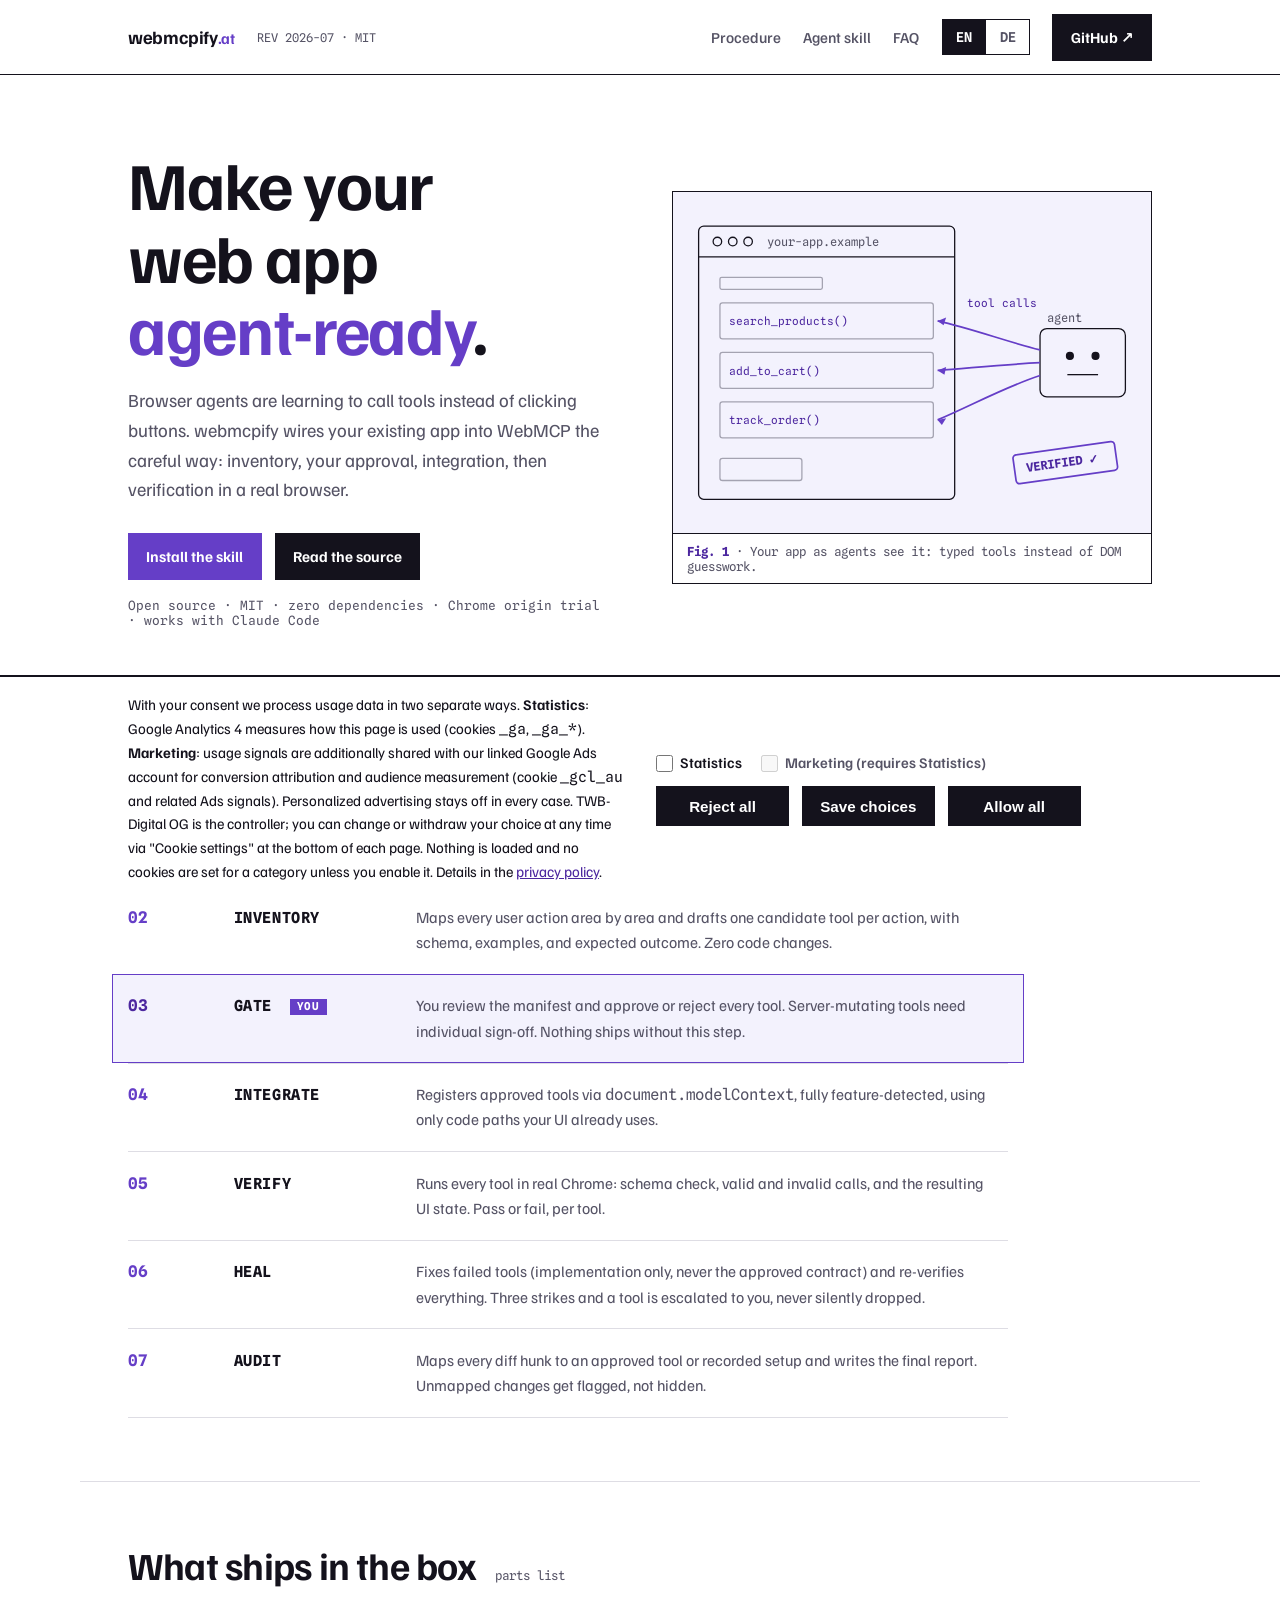
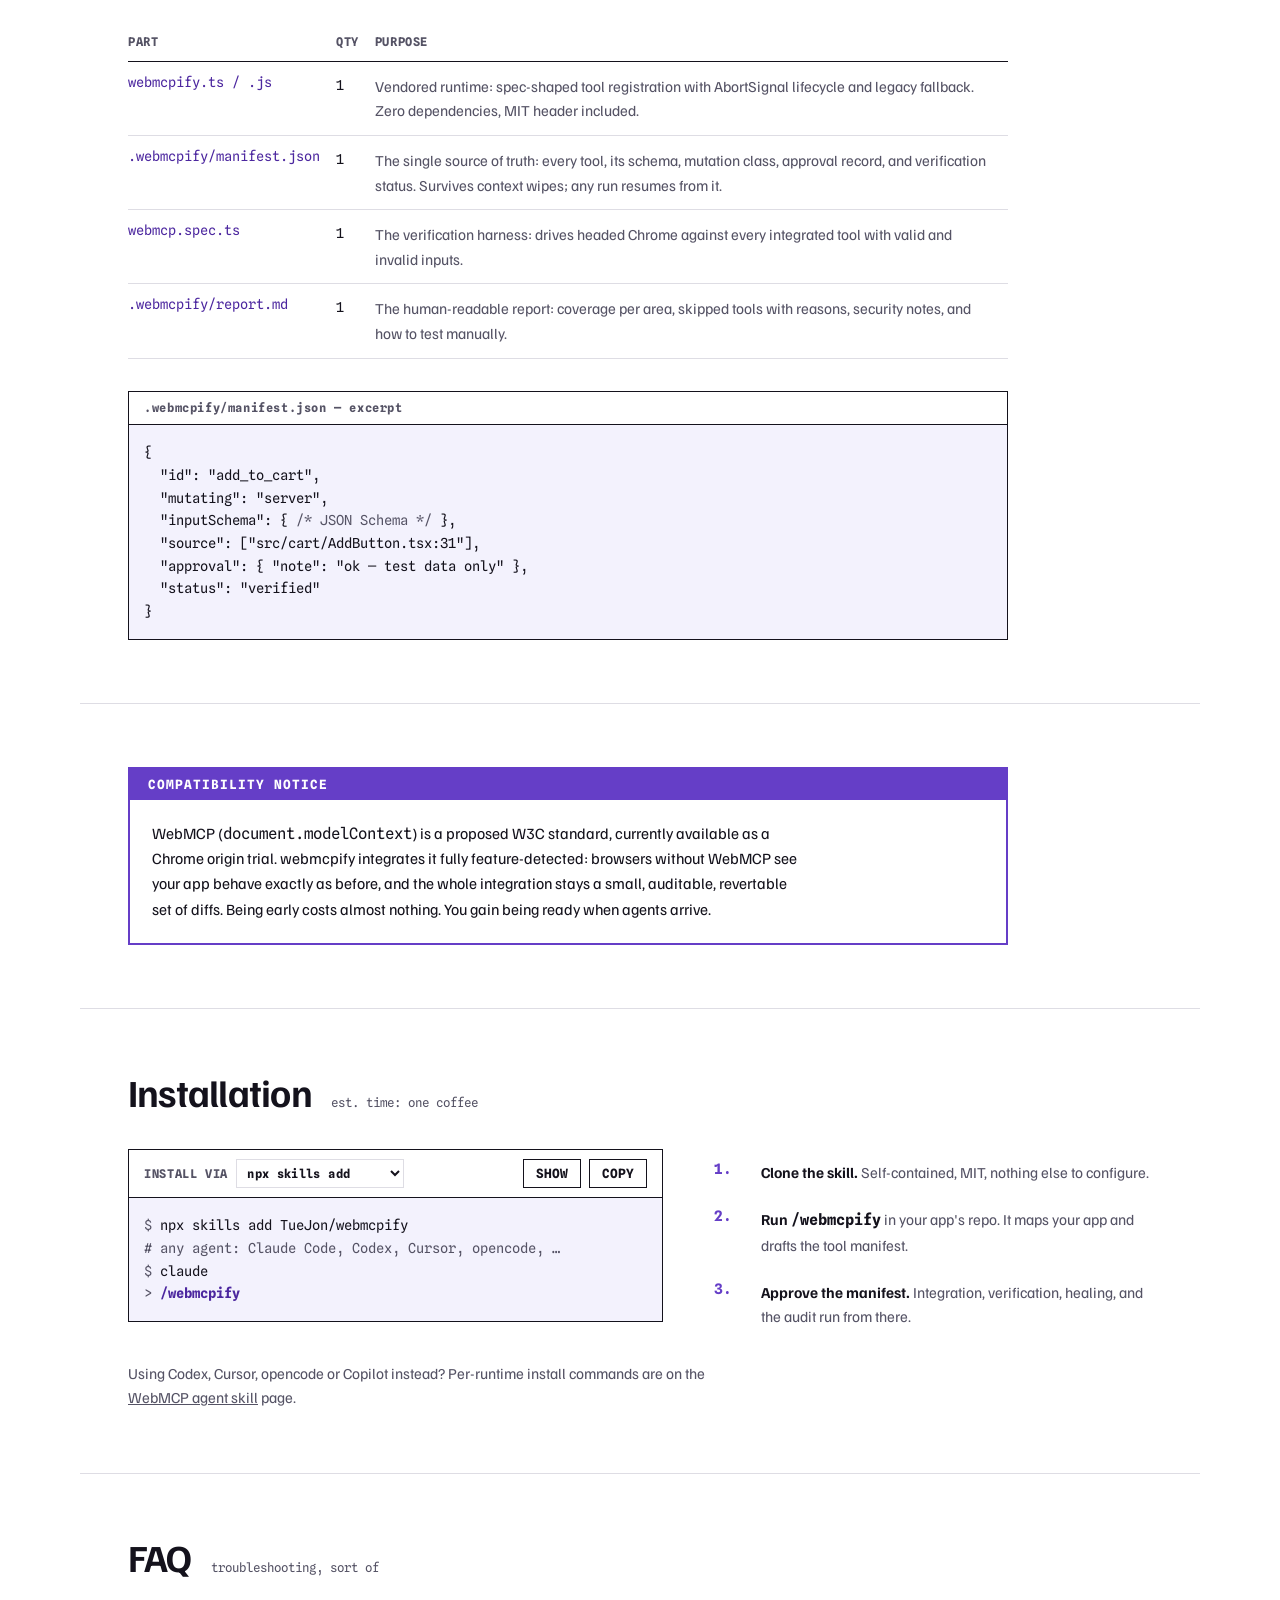
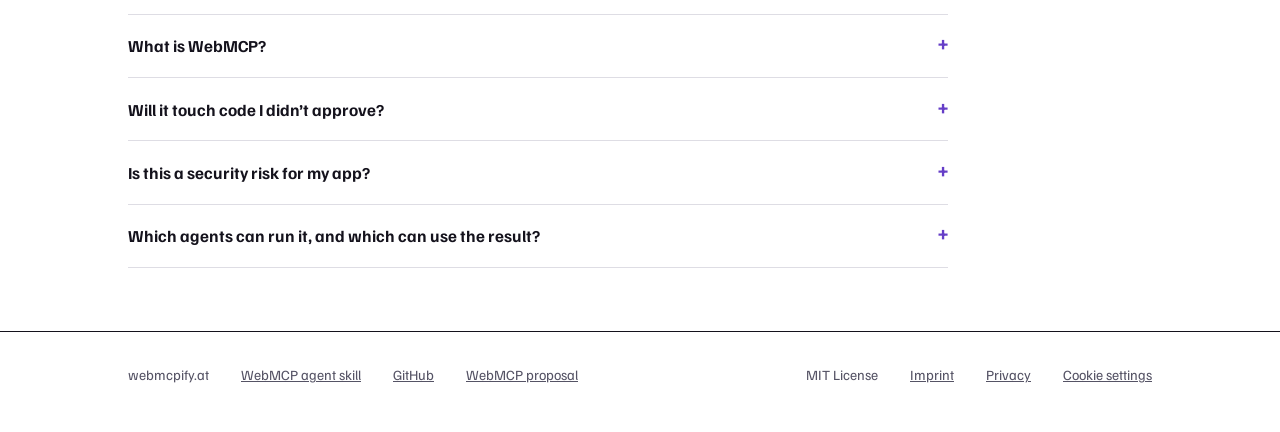
==== commit 1af5fad6: "Merge remote-tracking branch 'origin/main' into integrate/seo-page" ====
--- a/index.html
+++ b/index.html
@@ -3,14 +3,14 @@
 <head>
 <meta charset="UTF-8">
 <meta name="viewport" content="width=device-width, initial-scale=1.0">
-<title>webmcpify — make your web app agent-ready with WebMCP</title>
-<meta name="description" content="webmcpify wires your existing web app into WebMCP: inventory, approval, integration, real-browser verification. Open source, MIT.">
+<title>webmcpify — the WebMCP agent skill that makes your web app agent-ready</title>
+<meta name="description" content="webmcpify is an agent skill that wires your existing web app into WebMCP: inventory, approval, integration, real-browser verification. Open source, MIT.">
 <link rel="canonical" href="https://webmcpify.at/">
 <meta property="og:type" content="website">
 <meta property="og:url" content="https://webmcpify.at/">
 <meta property="og:site_name" content="webmcpify">
-<meta property="og:title" content="webmcpify — make your web app agent-ready with WebMCP">
-<meta property="og:description" content="webmcpify wires your existing web app into WebMCP: inventory, approval, integration, real-browser verification. Open source, MIT.">
+<meta property="og:title" content="webmcpify — the WebMCP agent skill that makes your web app agent-ready">
+<meta property="og:description" content="webmcpify is an agent skill that wires your existing web app into WebMCP: inventory, approval, integration, real-browser verification. Open source, MIT.">
 <meta property="og:image" content="https://webmcpify.at/og.png">
 <meta property="og:image:alt" content="webmcpify — make your web app agent-ready with WebMCP">
 <meta property="og:image:width" content="1200">
@@ -18,8 +18,8 @@
 <meta property="og:locale" content="en_US">
 <meta property="og:locale:alternate" content="de_AT">
 <meta name="twitter:card" content="summary_large_image">
-<meta name="twitter:title" content="webmcpify — make your web app agent-ready with WebMCP">
-<meta name="twitter:description" content="webmcpify wires your existing web app into WebMCP: inventory, approval, integration, real-browser verification. Open source, MIT.">
+<meta name="twitter:title" content="webmcpify — the WebMCP agent skill that makes your web app agent-ready">
+<meta name="twitter:description" content="webmcpify is an agent skill that wires your existing web app into WebMCP: inventory, approval, integration, real-browser verification. Open source, MIT.">
 <meta name="twitter:image" content="https://webmcpify.at/og.png">
 <meta name="twitter:image:alt" content="webmcpify — make your web app agent-ready with WebMCP">
 <link rel="icon" href="/favicon.svg" type="image/svg+xml">
@@ -32,16 +32,18 @@
 <link rel="webmcp" href="/.well-known/webmcp" type="application/json">
 <!-- No scripting: the picker cannot swap the block and COPY cannot reach the
      clipboard, so the whole control row goes and every route is listed instead. -->
-<noscript><style>#install-picker .cmd-label { display: none; } .alt-routes { display: block; }</style></noscript>
+<!-- Both selectors are id-qualified on purpose: this block sits BEFORE the main
+     stylesheet, so it needs the higher specificity to beat `.alt-routes`. -->
+<noscript><style>#install-picker .cmd-label { display: none; } #install-picker .alt-routes { display: block; }</style></noscript>
 <script type="application/ld+json">
 {
   "@context": "https://schema.org",
   "@type": "SoftwareApplication",
   "name": "webmcpify",
   "url": "https://webmcpify.at/",
-  "description": "webmcpify wires your existing web app into WebMCP: inventory, approval, integration, real-browser verification. Open source, MIT.",
+  "description": "webmcpify is an agent skill that wires your existing web app into WebMCP: inventory, approval, integration, real-browser verification. Open source, MIT.",
   "applicationCategory": "DeveloperApplication",
-  "operatingSystem": "Any (agent skill for Claude Code and compatible coding agents)",
+  "operatingSystem": "Any (agent skill for Claude Code, Codex, Cursor, opencode, GitHub Copilot and other skill-loading agents)",
   "license": "https://opensource.org/license/MIT",
   "offers": { "@type": "Offer", "price": "0", "priceCurrency": "EUR" },
   "author": { "@type": "Person", "name": "Jonas Tüchler", "url": "https://jonastuechler.at" },
@@ -49,7 +51,7 @@
   "sameAs": ["https://github.com/TueJon/webmcpify"]
 }
 </script>
-<script type="application/ld+json" id="faq-schema">{"@context": "https://schema.org", "@type": "FAQPage", "mainEntity": [{"@type": "Question", "name": "What is WebMCP?", "acceptedAnswer": {"@type": "Answer", "text": "A proposed web standard (W3C Web Machine Learning CG) that lets a page register typed tools browser AI agents can call instead of screen-scraping your DOM. It's currently running as a Chrome origin trial."}}, {"@type": "Question", "name": "Will webmcpify touch code I didn't approve?", "acceptedAnswer": {"@type": "Answer", "text": "No. Every diff hunk must map to an approved tool or recorded setup; the audit phase flags anything else in the report. Files that were dirty before the run are never modified."}}, {"@type": "Question", "name": "Is this a security risk for my app?", "acceptedAnswer": {"@type": "Answer", "text": "Tools may only call code paths your UI already uses: same endpoints, same validation, same auth. Your server remains the only trust boundary, and mutating tools require explicit per-tool human approval."}}, {"@type": "Question", "name": "Which agents can run webmcpify, and which can use the result?", "acceptedAnswer": {"@type": "Answer", "text": "The pipeline runs as a Claude Code skill. The result is plain, dependency-free WebMCP integration: any browser agent that speaks WebMCP can call your tools, regardless of vendor."}}]}</script>
+<script type="application/ld+json" id="faq-schema">{"@context": "https://schema.org", "@type": "FAQPage", "mainEntity": [{"@type": "Question", "name": "What is WebMCP?", "acceptedAnswer": {"@type": "Answer", "text": "A proposed web standard (W3C Web Machine Learning CG) that lets a page register typed tools browser AI agents can call instead of screen-scraping your DOM. It's currently running as a Chrome origin trial."}}, {"@type": "Question", "name": "Will webmcpify touch code I didn't approve?", "acceptedAnswer": {"@type": "Answer", "text": "No. Every diff hunk must map to an approved tool or recorded setup; the audit phase flags anything else in the report. Files that were dirty before the run are never modified."}}, {"@type": "Question", "name": "Is this a security risk for my app?", "acceptedAnswer": {"@type": "Answer", "text": "Tools may only call code paths your UI already uses: same endpoints, same validation, same auth. Your server remains the only trust boundary. Mutating tools additionally require explicit per-tool human approval, and destructive or payment actions are never exposed in a first integration."}}, {"@type": "Question", "name": "Which agents can run webmcpify, and which can use the result?", "acceptedAnswer": {"@type": "Answer", "text": "It runs in any agent that loads skills — Claude Code, Codex, Cursor, opencode, Copilot. The result is plain, dependency-free WebMCP integration: any browser agent that speaks WebMCP can call your tools, regardless of vendor."}}]}</script>
 <link rel="stylesheet" href="/fonts/fonts.css">
 <style>
   :root {
@@ -214,6 +216,7 @@
   .after-install .no { font: 700 0.9rem var(--font-mono); color: var(--primary); }
   .after-install p { color: var(--muted); font-size: 0.95rem; }
   .after-install b { color: var(--ink); }
+  .install-more { color: var(--muted); font-size: 0.95rem; margin-top: 1.3rem; max-width: 68ch; }
 
   /* ---------- FAQ ---------- */
   .faq { max-width: 820px; }
@@ -290,6 +293,7 @@
     <span class="doc-no" aria-hidden="true">REV 2026-07 · MIT</span>
     <span class="nav-spacer"></span>
     <a class="ghost" href="#procedure"><span lang="en">Procedure</span><span lang="de">Ablauf</span></a>
+    <a class="ghost" href="/webmcp-agent-skill/"><span lang="en">Agent skill</span><span lang="de">Agent-Skill</span></a>
     <a class="ghost" href="#faq">FAQ</a>
     <div class="lang-toggle" role="group" aria-label="Language">
       <button type="button" data-set-lang="en" aria-pressed="true">EN</button>
@@ -577,6 +581,10 @@
         </li>
       </ol>
     </div>
+    <p class="install-more"><span lang="en">Using Codex, Cursor, opencode or Copilot instead? Per-runtime install commands are on the
+    <a href="/webmcp-agent-skill/">WebMCP agent skill</a> page.</span>
+    <span lang="de">Du nutzt Codex, Cursor, opencode oder Copilot? Die Install-Befehle pro Runtime stehen auf der
+    <a href="/webmcp-agent-skill/">WebMCP-Agent-Skill</a>-Seite.</span></p>
   </section>
 
   <!-- ============ FAQ ============ -->
@@ -603,8 +611,8 @@
       </details>
       <details>
         <summary><span lang="en">Which agents can run it, and which can use the result?</span><span lang="de">Welche Agents führen es aus, und welche nutzen das Ergebnis?</span></summary>
-        <p><span lang="en">The pipeline runs as a Claude Code skill. The result is plain, dependency-free WebMCP integration: any browser agent that speaks WebMCP can call your tools, regardless of vendor.</span>
-        <span lang="de">Die Pipeline läuft als Claude-Code-Skill. Das Ergebnis ist reine, dependency-freie WebMCP-Integration: jeder Browser-Agent, der WebMCP spricht, kann deine Tools aufrufen, egal von welchem Anbieter.</span></p>
+        <p><span lang="en">It runs in any agent that loads skills — Claude Code, Codex, Cursor, opencode, Copilot. The result is plain, dependency-free WebMCP integration: any browser agent that speaks WebMCP can call your tools, regardless of vendor.</span>
+        <span lang="de">Er läuft in jedem Agent, der Skills lädt — Claude Code, Codex, Cursor, opencode, Copilot. Das Ergebnis ist reine, dependency-freie WebMCP-Integration: jeder Browser-Agent, der WebMCP spricht, kann deine Tools aufrufen.</span></p>
       </details>
     </div>
   </section>
@@ -613,6 +621,7 @@
 <footer>
   <div class="wrap foot">
     <span>webmcpify.at</span>
+    <a href="/webmcp-agent-skill/"><span lang="en">WebMCP agent skill</span><span lang="de">WebMCP Agent-Skill</span></a>
     <a data-measure="github-outbound" href="https://github.com/TueJon/webmcpify" target="_blank" rel="noopener">GitHub</a>
     <a href="https://webmachinelearning.github.io/webmcp/" target="_blank" rel="noopener">WebMCP <span lang="en">proposal</span><span lang="de">Proposal</span></a>
     <span class="fill"></span>
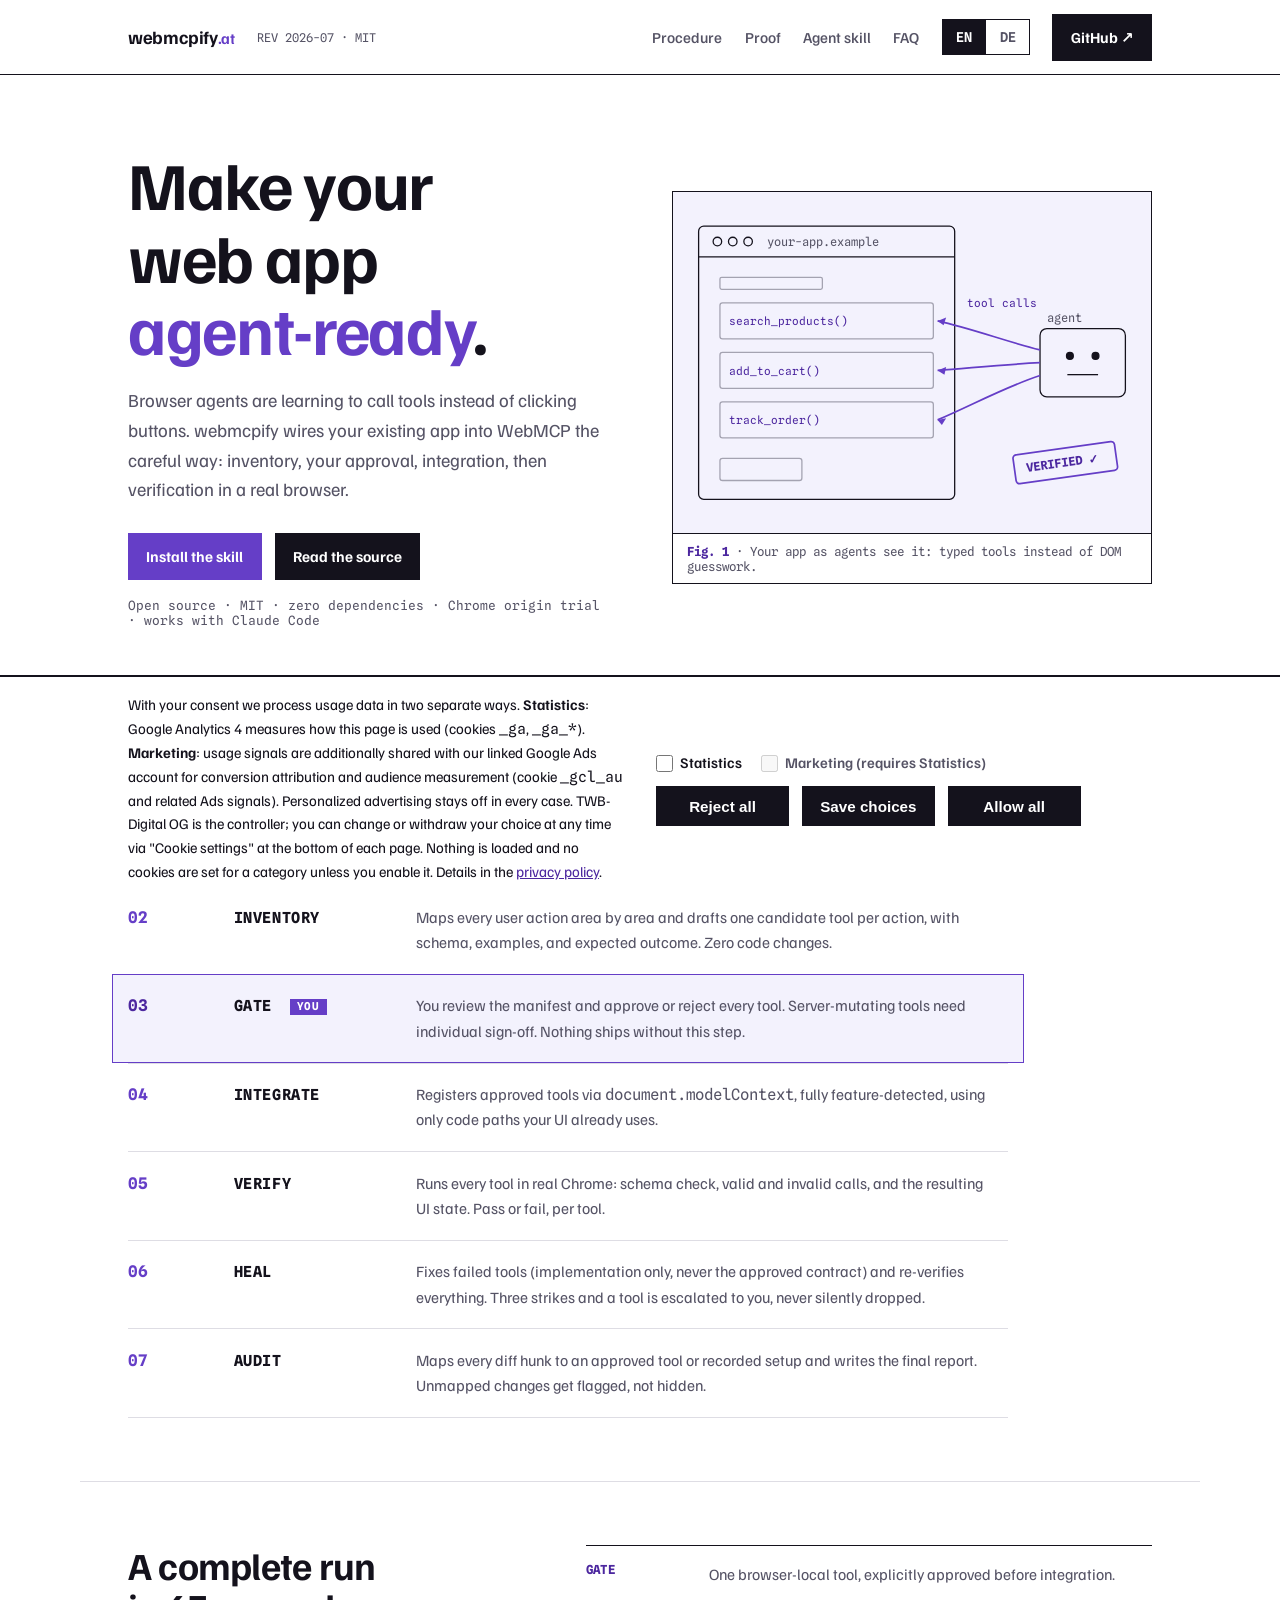
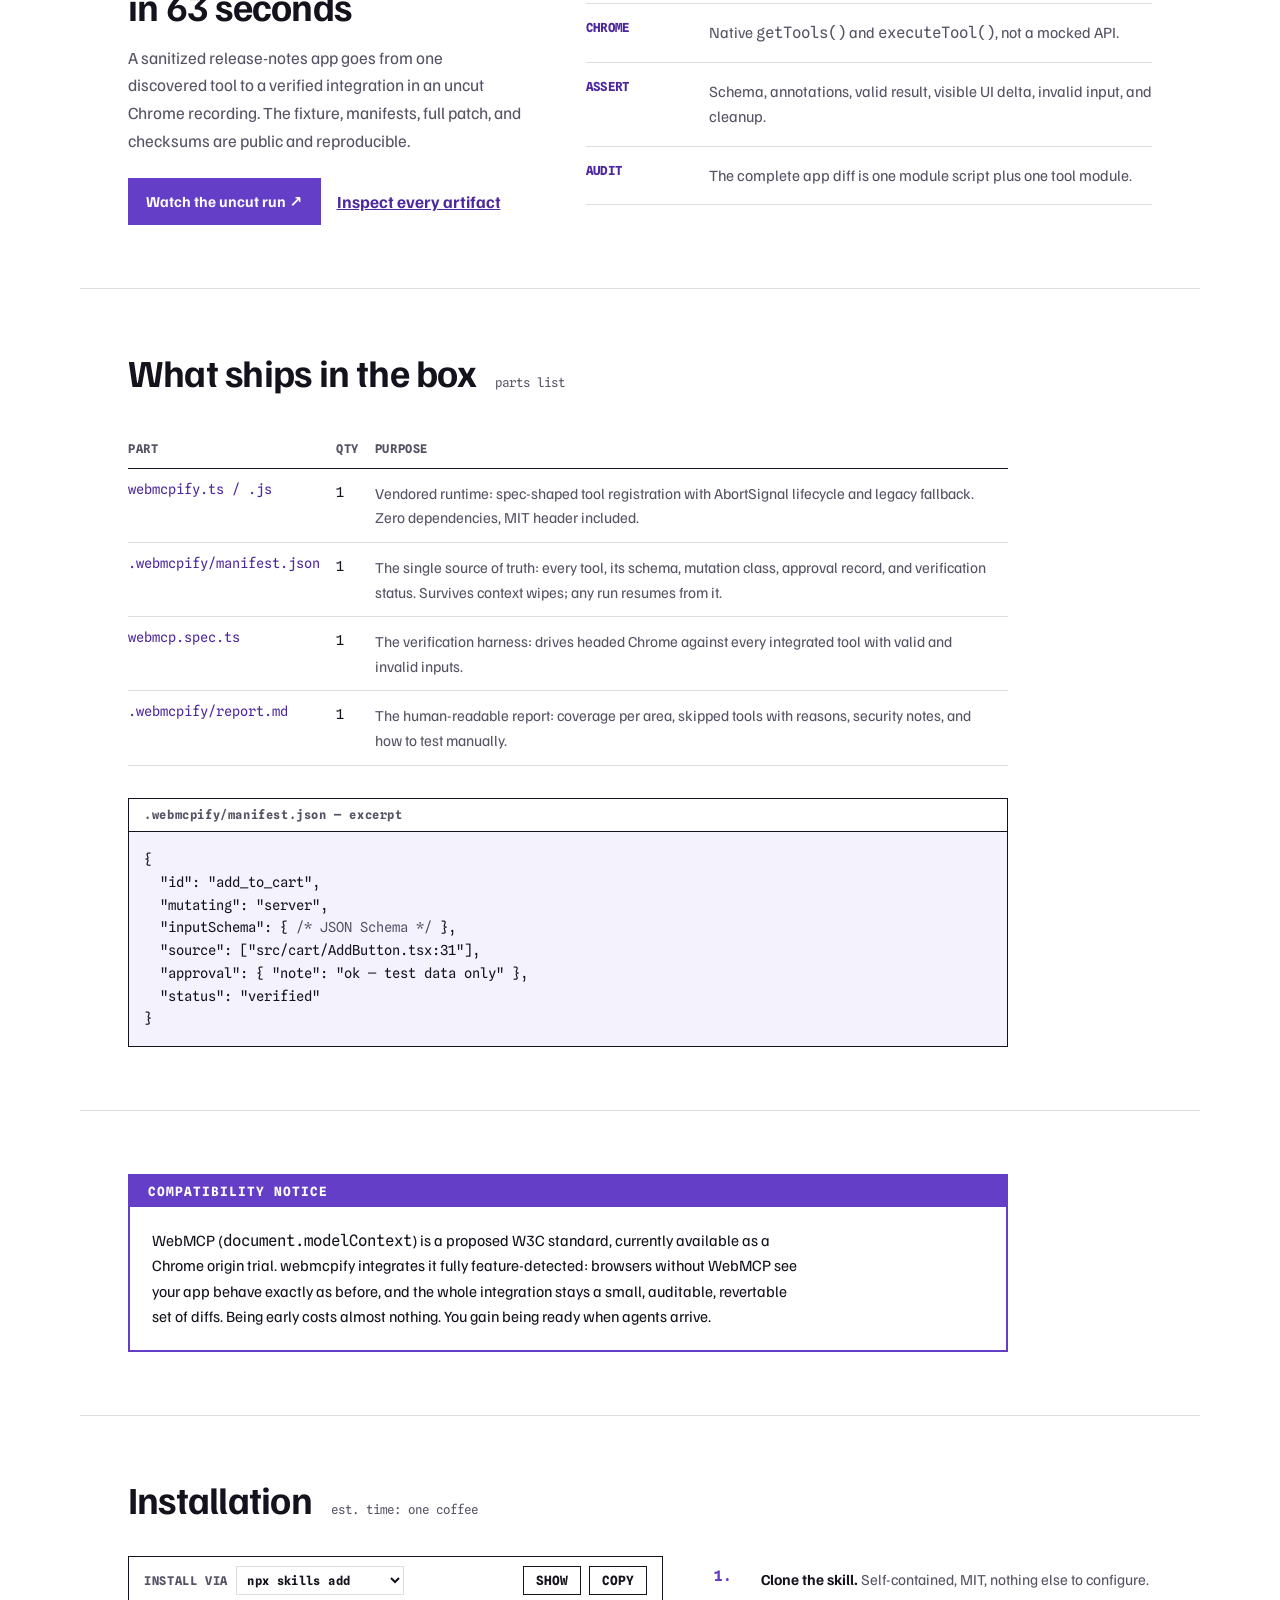
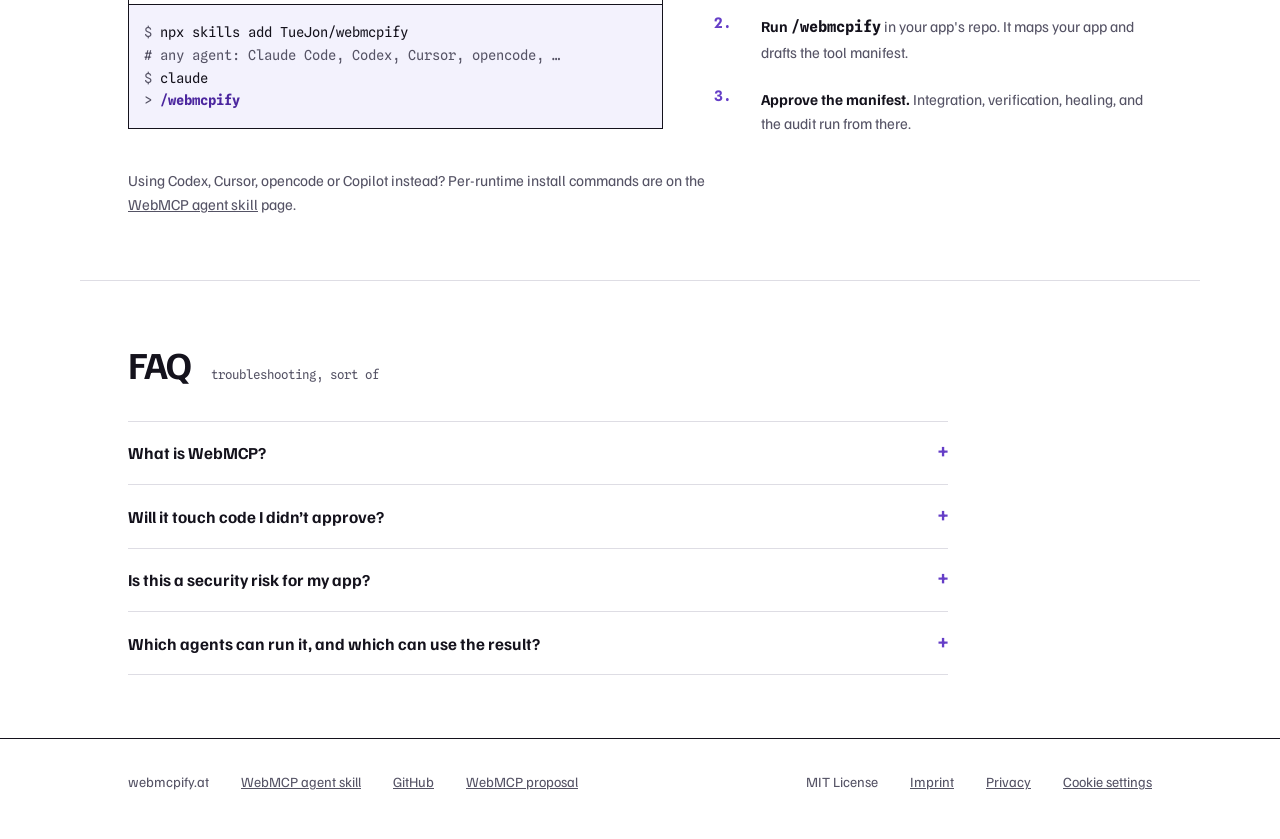
==== commit 66b70401: "feat: surface reproducible verification proof" ====
--- a/index.html
+++ b/index.html
@@ -142,6 +142,7 @@
 
   /* ---------- Section scaffolding ---------- */
   section { padding-block: clamp(3rem, 7vh, 5.5rem); border-top: 1px solid var(--hairline); }
+  section[id] { scroll-margin-top: 5rem; }
   .sec-head { margin-bottom: 2.2rem; display: flex; align-items: baseline; gap: 1.2rem; flex-wrap: wrap; }
   .sec-head h2 { font-size: clamp(1.7rem, 3.2vw, 2.4rem); font-weight: 700; }
   .sec-head .mono-tag { font: 400 0.78rem var(--font-mono); color: var(--muted); }
@@ -166,6 +167,25 @@
     padding: 0.1rem 0.45rem; margin-left: 0.5rem; letter-spacing: 0.06em; vertical-align: 0.1em;
   }
 
+  /* ---------- Reproducible proof ---------- */
+  .proof-grid {
+    display: grid; grid-template-columns: minmax(0, 0.82fr) minmax(0, 1.18fr);
+    gap: clamp(2rem, 5vw, 4.5rem); align-items: start;
+  }
+  @media (max-width: 820px) { .proof-grid { grid-template-columns: minmax(0, 1fr); } }
+  .proof-copy h2 { font-size: clamp(1.7rem, 3.2vw, 2.4rem); }
+  .proof-copy p { color: var(--muted); margin-top: 1rem; }
+  .proof-actions { display: flex; flex-wrap: wrap; align-items: center; gap: 0.8rem 1rem; margin-top: 1.5rem; }
+  .proof-actions .text-link { color: var(--primary-ink); font-weight: 700; }
+  .proof-points { list-style: none; border-top: 1px solid var(--ink); }
+  .proof-points li {
+    display: grid; grid-template-columns: 6.5rem minmax(0, 1fr); gap: 1.2rem;
+    padding-block: 1rem; border-bottom: 1px solid var(--hairline);
+  }
+  .proof-points b { font: 700 0.78rem var(--font-mono); color: var(--primary-ink); letter-spacing: 0.03em; }
+  .proof-points span { color: var(--muted); font-size: 0.98rem; }
+  @media (max-width: 480px) { .proof-points li { grid-template-columns: minmax(0, 1fr); gap: 0.35rem; } }
+
   /* ---------- Parts list ---------- */
   .scrollx { overflow-x: auto; max-width: 880px; }
   .parts { width: 100%; min-width: 560px; border-collapse: collapse; font-size: 0.95rem; }
@@ -203,6 +223,10 @@
   }
   .copy-btn:hover { background: var(--ink); color: var(--bg); }
   .cmd-pick, .cmd-actions { display: flex; align-items: center; gap: 0.5rem; min-width: 0; }
+  @media (max-width: 560px) {
+    .cmd-label { flex-wrap: wrap; }
+    .cmd-pick, .cmd-actions { flex: 1 1 100%; justify-content: space-between; }
+  }
   .alt-routes { display: none; padding: 0.75rem 0.95rem; border-top: 1px solid var(--hairline); font-size: 0.86rem; color: var(--muted); }
   .alt-routes code { font-size: 0.85em; color: var(--ink); }
   .cmd-pick select {
@@ -293,6 +317,7 @@
     <span class="doc-no" aria-hidden="true">REV 2026-07 · MIT</span>
     <span class="nav-spacer"></span>
     <a class="ghost" href="#procedure"><span lang="en">Procedure</span><span lang="de">Ablauf</span></a>
+    <a class="ghost" href="#proof"><span lang="en">Proof</span><span lang="de">Beleg</span></a>
     <a class="ghost" href="/webmcp-agent-skill/"><span lang="en">Agent skill</span><span lang="de">Agent-Skill</span></a>
     <a class="ghost" href="#faq">FAQ</a>
     <div class="lang-toggle" role="group" aria-label="Language">
@@ -441,6 +466,27 @@
     </ol>
   </section>
 
+  <!-- ============ REPRODUCIBLE PROOF ============ -->
+  <section class="wrap" id="proof">
+    <div class="proof-grid">
+      <div class="proof-copy">
+        <h2><span lang="en">A complete run in 63 seconds</span><span lang="de">Ein kompletter Run in 63 Sekunden</span></h2>
+        <p><span lang="en">A sanitized release-notes app goes from one discovered tool to a verified integration in an uncut Chrome recording. The fixture, manifests, full patch, and checksums are public and reproducible.</span>
+        <span lang="de">Eine bereinigte Release-Notes-App geht in einer ungeschnittenen Chrome-Aufnahme von einem entdeckten Tool zur verifizierten Integration. Fixture, Manifeste, vollständiger Patch und Checksummen sind öffentlich und reproduzierbar.</span></p>
+        <div class="proof-actions">
+          <a class="btn primary" data-measure="github-outbound" href="https://github.com/TueJon/webmcpify/blob/main/proof/artifacts/webmcpify-proof-480p.mp4" target="_blank" rel="noopener"><span lang="en">Watch the uncut run ↗</span><span lang="de">Ungeschnittenen Run ansehen ↗</span></a>
+          <a class="text-link" data-measure="github-outbound" href="https://github.com/TueJon/webmcpify/tree/main/proof" target="_blank" rel="noopener"><span lang="en">Inspect every artifact</span><span lang="de">Alle Artefakte prüfen</span></a>
+        </div>
+      </div>
+      <ol class="proof-points">
+        <li><b>GATE</b><span><span lang="en">One browser-local tool, explicitly approved before integration.</span><span lang="de">Ein browserlokales Tool, vor der Integration explizit freigegeben.</span></span></li>
+        <li><b>CHROME</b><span><span lang="en">Native <code>getTools()</code> and <code>executeTool()</code>, not a mocked API.</span><span lang="de">Natives <code>getTools()</code> und <code>executeTool()</code>, keine gemockte API.</span></span></li>
+        <li><b>ASSERT</b><span><span lang="en">Schema, annotations, valid result, visible UI delta, invalid input, and cleanup.</span><span lang="de">Schema, Annotationen, gültiges Ergebnis, sichtbares UI-Delta, ungültige Eingabe und Cleanup.</span></span></li>
+        <li><b>AUDIT</b><span><span lang="en">The complete app diff is one module script plus one tool module.</span><span lang="de">Der vollständige App-Diff besteht aus einem Module-Script und einem Tool-Modul.</span></span></li>
+      </ol>
+    </div>
+  </section>
+
   <!-- ============ PARTS LIST ============ -->
   <section class="wrap">
     <div class="sec-head">
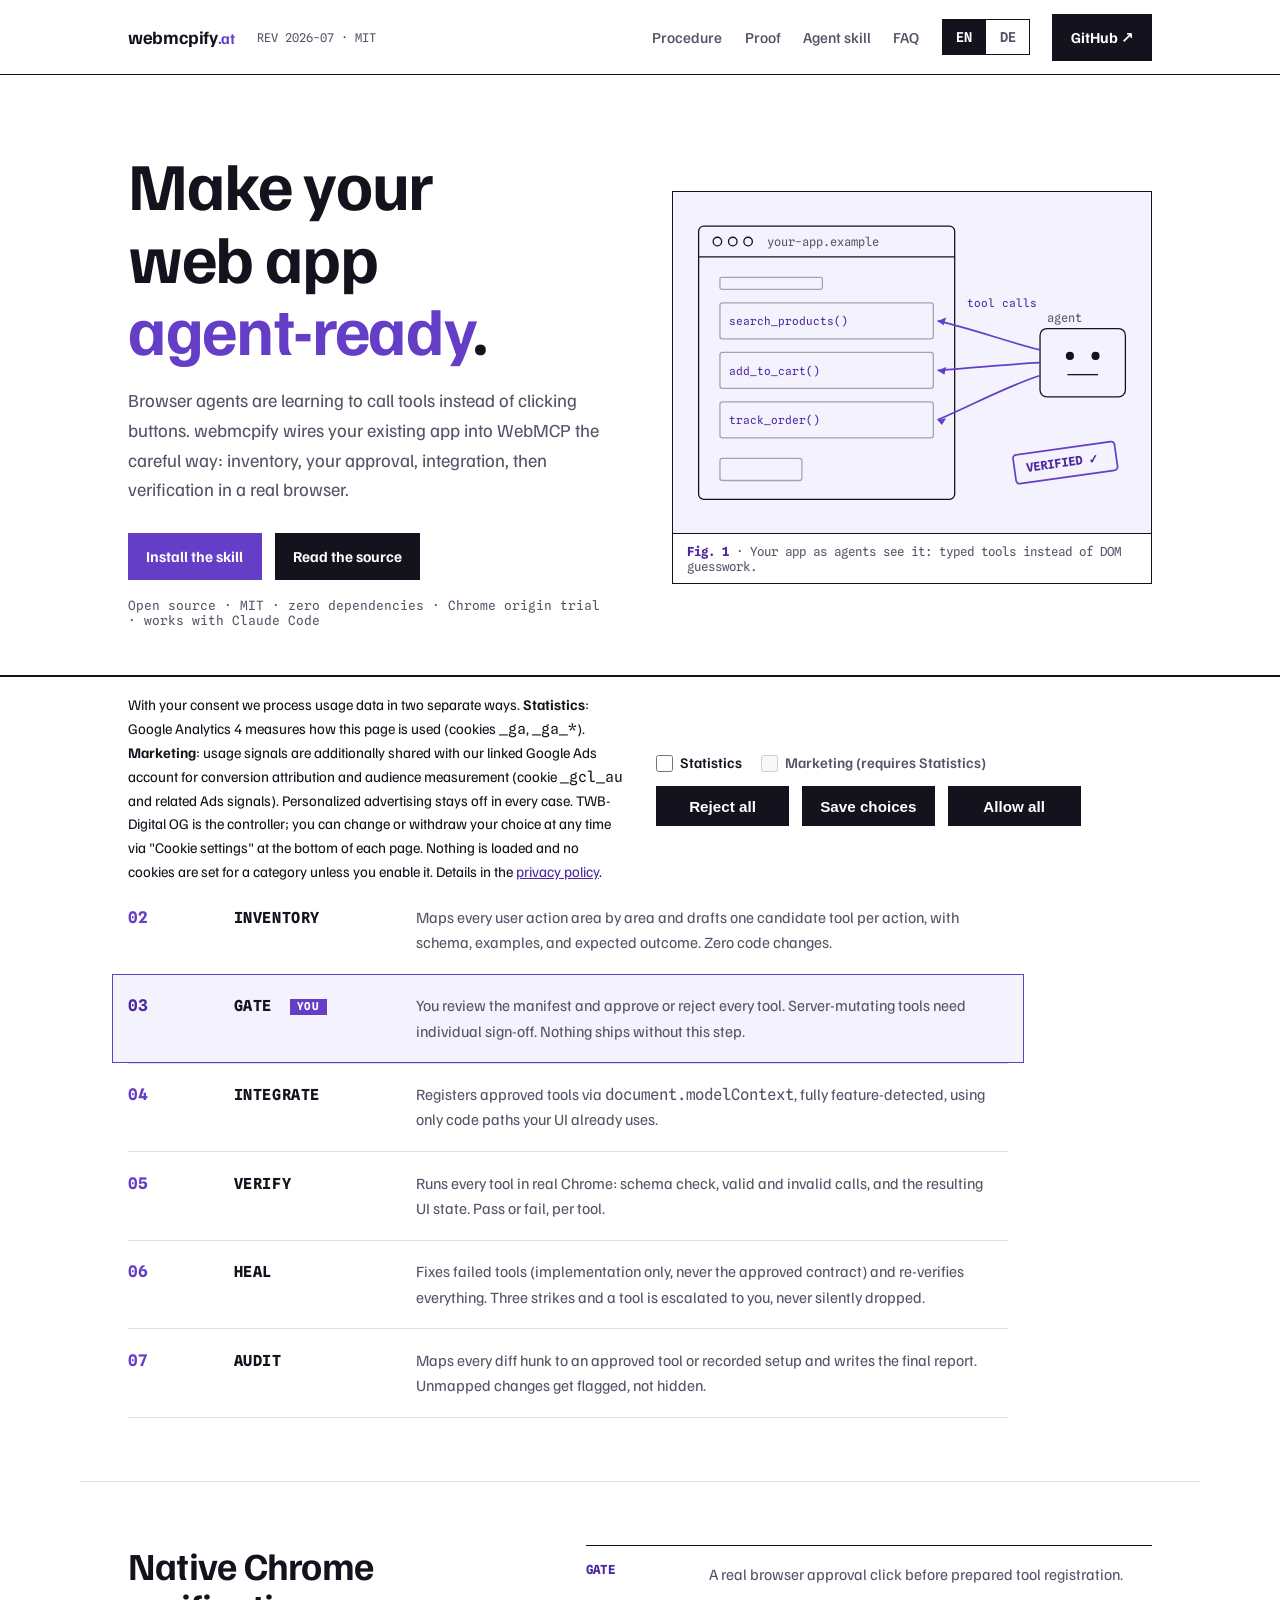
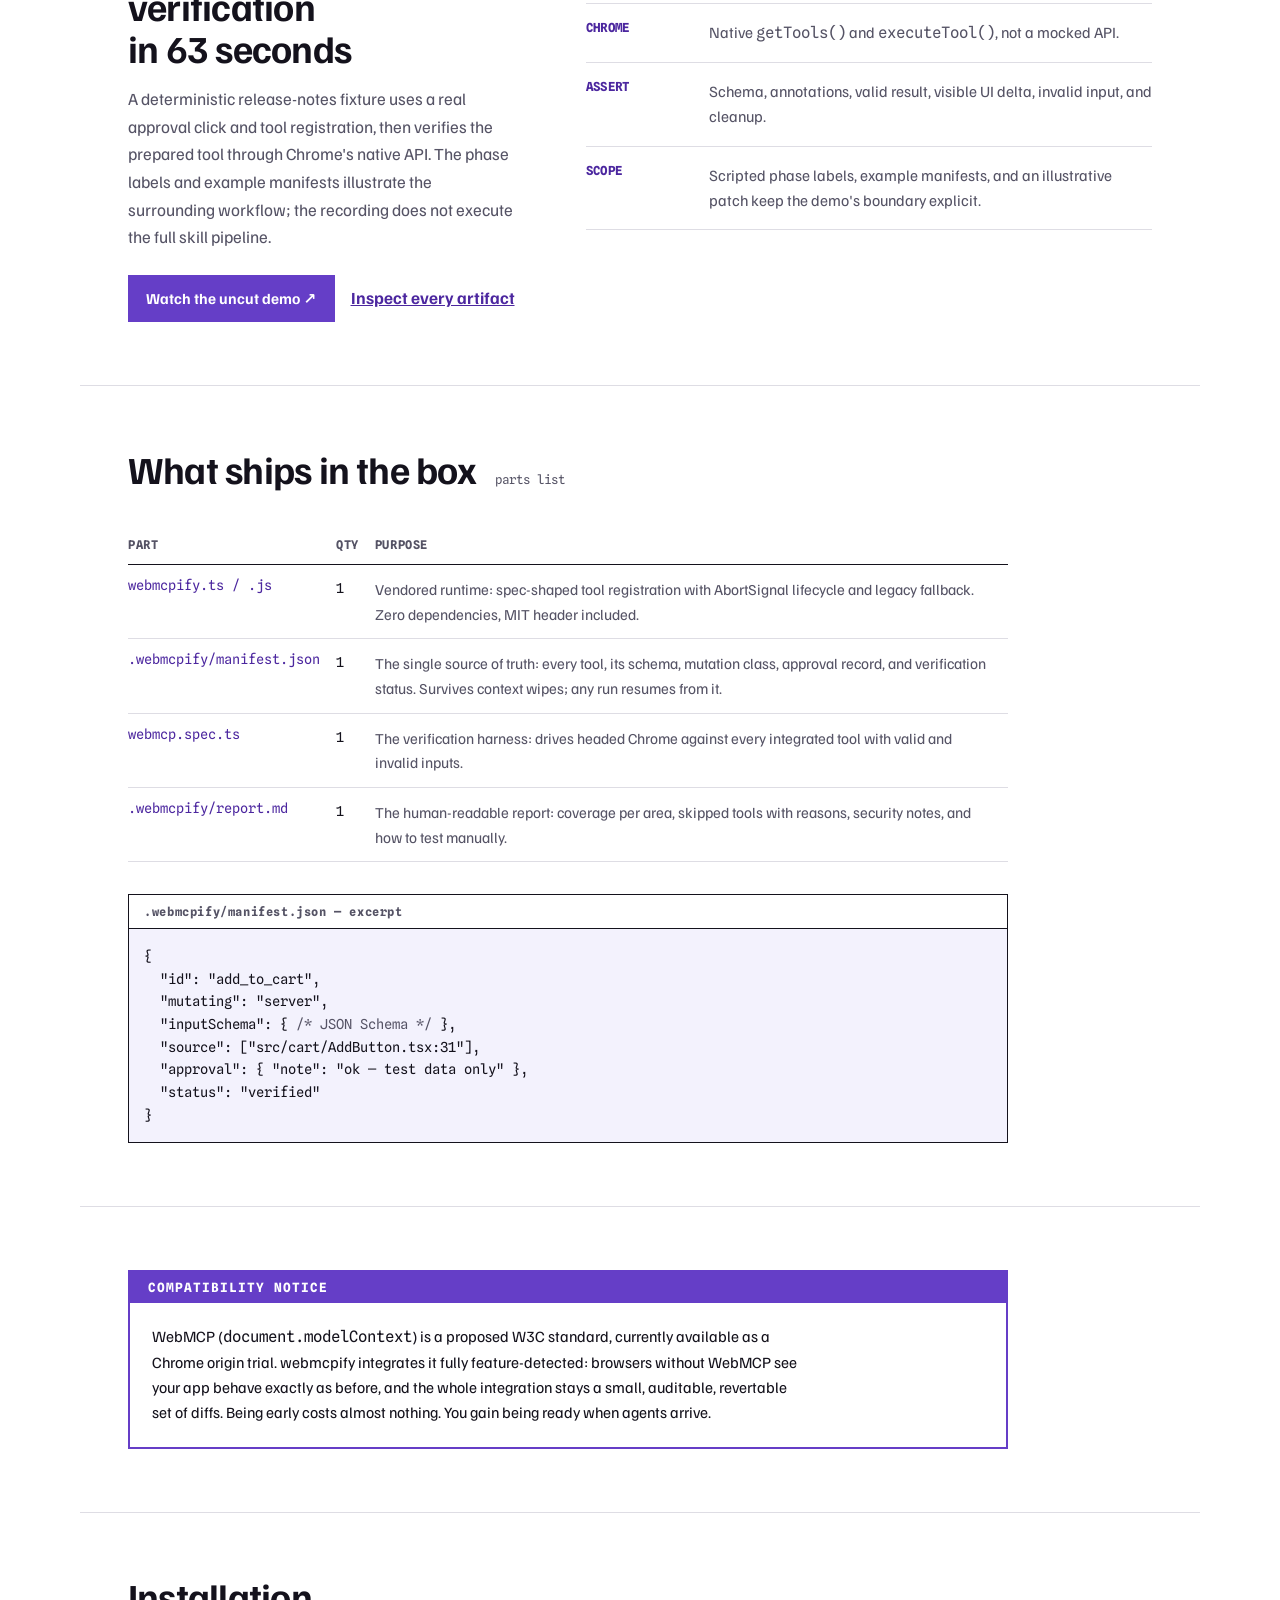
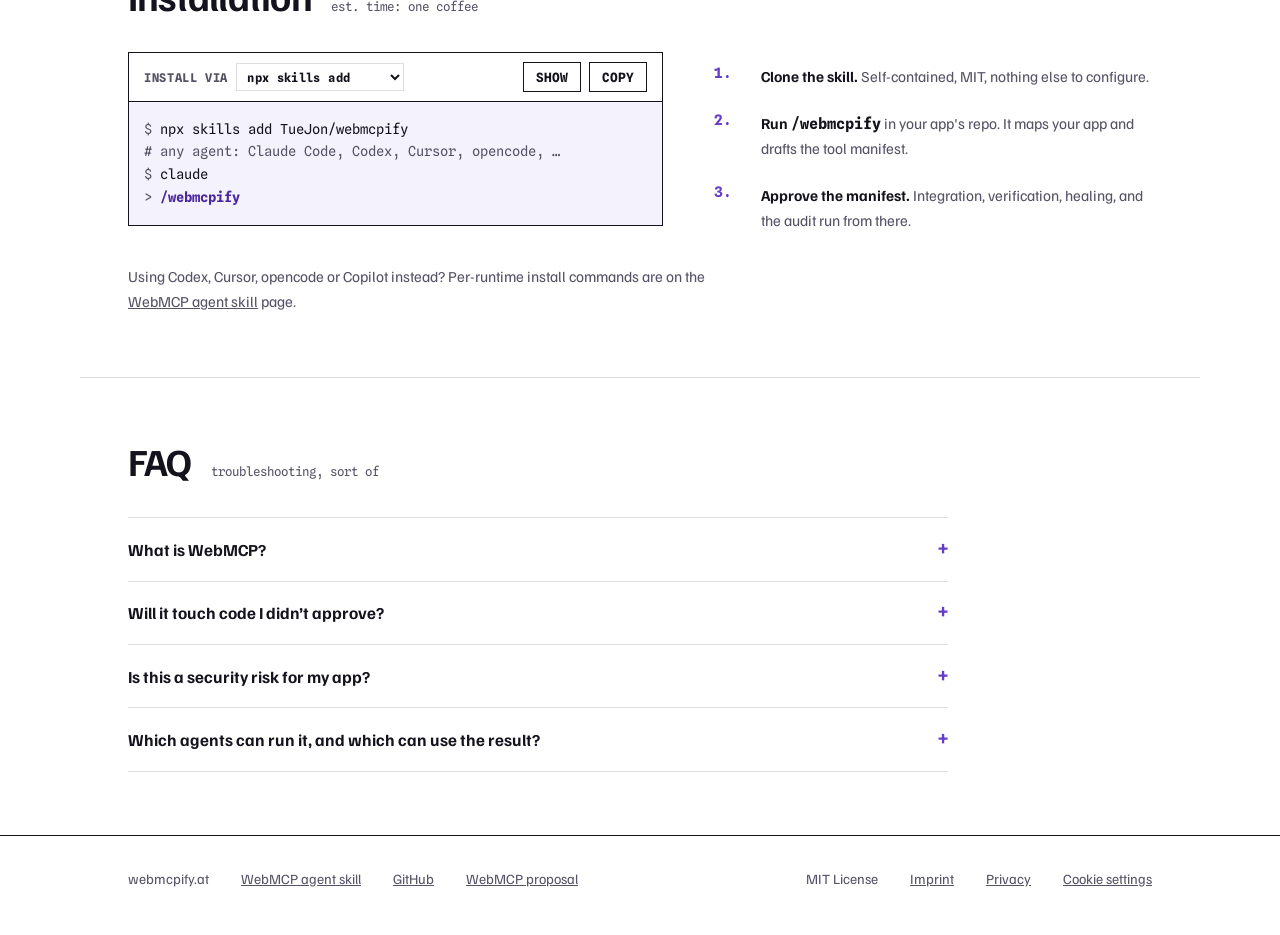
==== commit be5048eb: "fix: address public reach review findings" ====
--- a/index.html
+++ b/index.html
@@ -95,7 +95,7 @@
   .nav-spacer { flex: 1; }
   .nav a.ghost { text-decoration: none; color: var(--muted); font-weight: 500; font-size: 0.95rem; }
   .nav a.ghost:hover { color: var(--ink); }
-  @media (max-width: 680px) { .nav a.ghost, .doc-no { display: none; } .nav { gap: 0.9rem; } }
+  @media (max-width: 760px) { .nav a.ghost, .doc-no { display: none; } .nav { gap: 0.9rem; } }
   .lang-toggle { flex-shrink: 0; }
   .btn { white-space: nowrap; }
   @media (max-width: 420px) {
@@ -470,19 +470,19 @@
   <section class="wrap" id="proof">
     <div class="proof-grid">
       <div class="proof-copy">
-        <h2><span lang="en">A complete run in 63 seconds</span><span lang="de">Ein kompletter Run in 63 Sekunden</span></h2>
-        <p><span lang="en">A sanitized release-notes app goes from one discovered tool to a verified integration in an uncut Chrome recording. The fixture, manifests, full patch, and checksums are public and reproducible.</span>
-        <span lang="de">Eine bereinigte Release-Notes-App geht in einer ungeschnittenen Chrome-Aufnahme von einem entdeckten Tool zur verifizierten Integration. Fixture, Manifeste, vollständiger Patch und Checksummen sind öffentlich und reproduzierbar.</span></p>
+        <h2><span lang="en">Native Chrome verification in 63 seconds</span><span lang="de">Native Chrome-Verifikation in 63 Sekunden</span></h2>
+        <p><span lang="en">A deterministic release-notes fixture uses a real approval click and tool registration, then verifies the prepared tool through Chrome's native API. The phase labels and example manifests illustrate the surrounding workflow; the recording does not execute the full skill pipeline.</span>
+        <span lang="de">Ein deterministisches Release-Notes-Fixture nutzt einen echten Freigabe-Klick und eine reale Tool-Registrierung und verifiziert das vorbereitete Tool anschließend über Chromes native API. Phasenlabels und Beispielmanifeste illustrieren den umgebenden Workflow; die Aufnahme führt nicht die vollständige Skill-Pipeline aus.</span></p>
         <div class="proof-actions">
-          <a class="btn primary" data-measure="github-outbound" href="https://github.com/TueJon/webmcpify/blob/main/proof/artifacts/webmcpify-proof-480p.mp4" target="_blank" rel="noopener"><span lang="en">Watch the uncut run ↗</span><span lang="de">Ungeschnittenen Run ansehen ↗</span></a>
+          <a class="btn primary" data-measure="github-outbound" href="https://github.com/TueJon/webmcpify/blob/main/proof/artifacts/webmcpify-proof-480p.mp4" target="_blank" rel="noopener"><span lang="en">Watch the uncut demo ↗</span><span lang="de">Ungeschnittene Demo ansehen ↗</span></a>
           <a class="text-link" data-measure="github-outbound" href="https://github.com/TueJon/webmcpify/tree/main/proof" target="_blank" rel="noopener"><span lang="en">Inspect every artifact</span><span lang="de">Alle Artefakte prüfen</span></a>
         </div>
       </div>
       <ol class="proof-points">
-        <li><b>GATE</b><span><span lang="en">One browser-local tool, explicitly approved before integration.</span><span lang="de">Ein browserlokales Tool, vor der Integration explizit freigegeben.</span></span></li>
+        <li><b>GATE</b><span><span lang="en">A real browser approval click before prepared tool registration.</span><span lang="de">Ein echter Browser-Freigabe-Klick vor der Registrierung des vorbereiteten Tools.</span></span></li>
         <li><b>CHROME</b><span><span lang="en">Native <code>getTools()</code> and <code>executeTool()</code>, not a mocked API.</span><span lang="de">Natives <code>getTools()</code> und <code>executeTool()</code>, keine gemockte API.</span></span></li>
         <li><b>ASSERT</b><span><span lang="en">Schema, annotations, valid result, visible UI delta, invalid input, and cleanup.</span><span lang="de">Schema, Annotationen, gültiges Ergebnis, sichtbares UI-Delta, ungültige Eingabe und Cleanup.</span></span></li>
-        <li><b>AUDIT</b><span><span lang="en">The complete app diff is one module script plus one tool module.</span><span lang="de">Der vollständige App-Diff besteht aus einem Module-Script und einem Tool-Modul.</span></span></li>
+        <li><b>SCOPE</b><span><span lang="en">Scripted phase labels, example manifests, and an illustrative patch keep the demo's boundary explicit.</span><span lang="de">Geskriptete Phasenlabels, Beispielmanifeste und ein illustrativer Patch machen die Grenze der Demo explizit.</span></span></li>
       </ol>
     </div>
   </section>
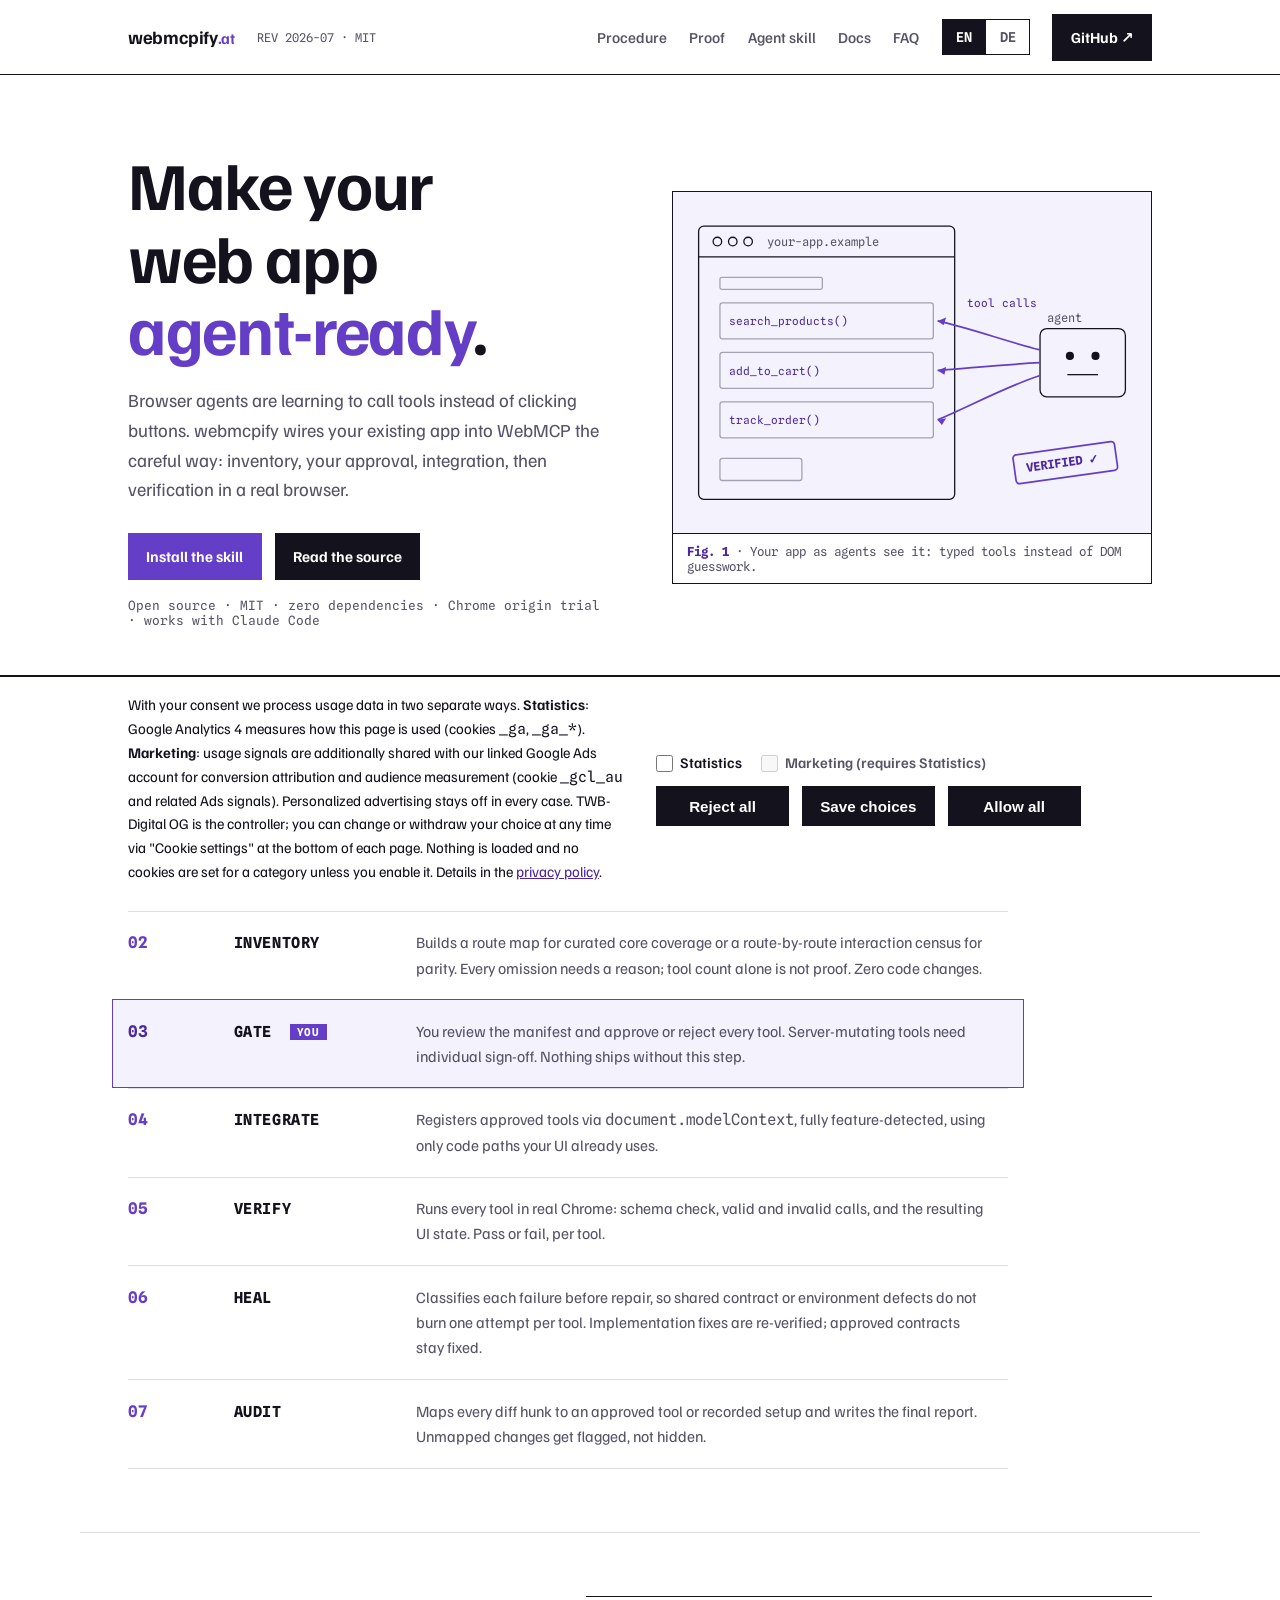
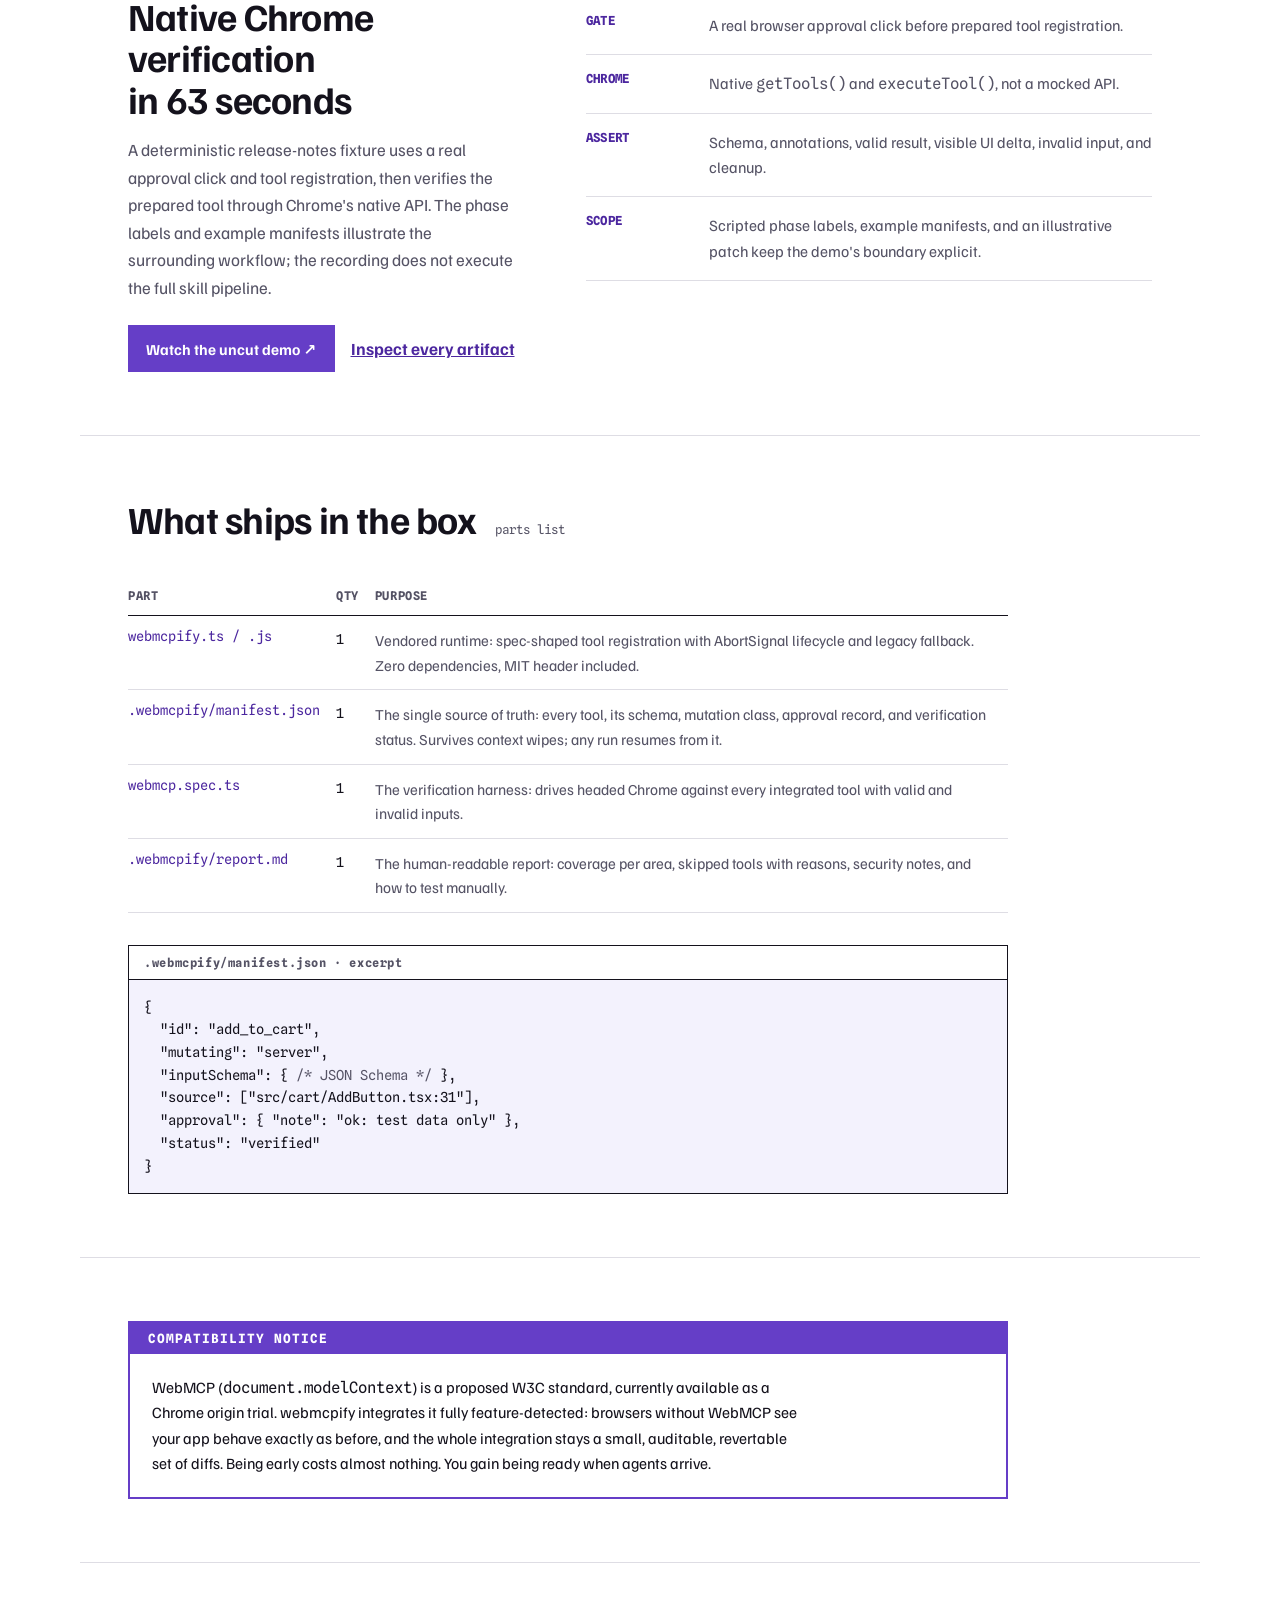
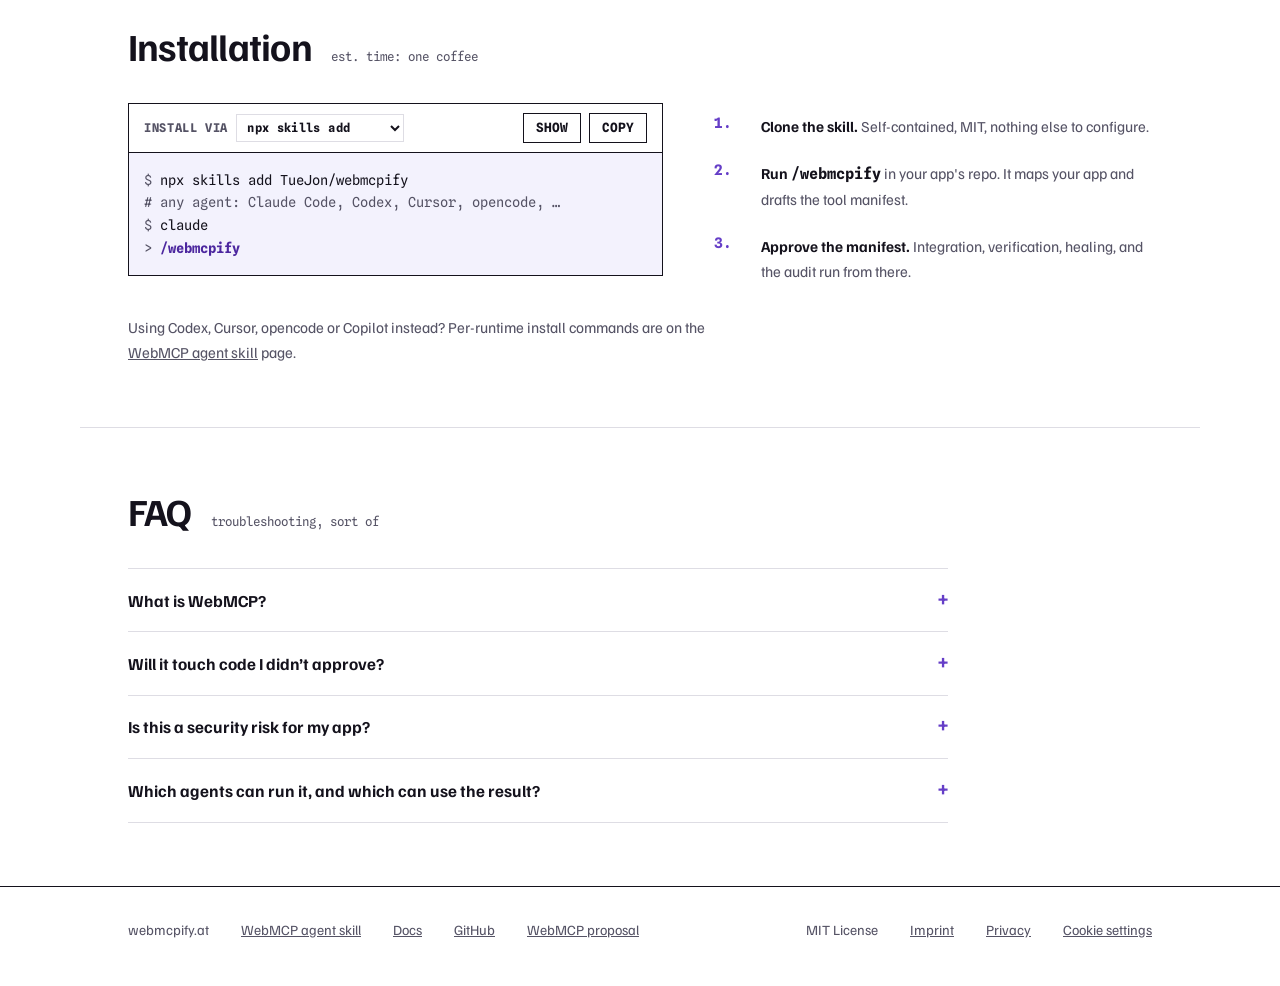
==== commit 1584392c: "feat: document coverage and ChatGPT Site tools" ====
--- a/index.html
+++ b/index.html
@@ -3,25 +3,25 @@
 <head>
 <meta charset="UTF-8">
 <meta name="viewport" content="width=device-width, initial-scale=1.0">
-<title>webmcpify — the WebMCP agent skill that makes your web app agent-ready</title>
-<meta name="description" content="webmcpify is an agent skill that wires your existing web app into WebMCP: inventory, approval, integration, real-browser verification. Open source, MIT.">
+<title>webmcpify: the WebMCP agent skill that makes your web app agent-ready</title>
+<meta name="description" content="webmcpify is a WebMCP agent skill for curated core coverage or route-by-route parity: inventory, approval, integration and real-browser verification. Open source, MIT.">
 <link rel="canonical" href="https://webmcpify.at/">
 <meta property="og:type" content="website">
 <meta property="og:url" content="https://webmcpify.at/">
 <meta property="og:site_name" content="webmcpify">
-<meta property="og:title" content="webmcpify — the WebMCP agent skill that makes your web app agent-ready">
-<meta property="og:description" content="webmcpify is an agent skill that wires your existing web app into WebMCP: inventory, approval, integration, real-browser verification. Open source, MIT.">
+<meta property="og:title" content="webmcpify: the WebMCP agent skill that makes your web app agent-ready">
+<meta property="og:description" content="webmcpify is a WebMCP agent skill for curated core coverage or route-by-route parity: inventory, approval, integration and real-browser verification. Open source, MIT.">
 <meta property="og:image" content="https://webmcpify.at/og.png">
-<meta property="og:image:alt" content="webmcpify — make your web app agent-ready with WebMCP">
+<meta property="og:image:alt" content="webmcpify: make your web app agent-ready with WebMCP">
 <meta property="og:image:width" content="1200">
 <meta property="og:image:height" content="630">
 <meta property="og:locale" content="en_US">
 <meta property="og:locale:alternate" content="de_AT">
 <meta name="twitter:card" content="summary_large_image">
-<meta name="twitter:title" content="webmcpify — the WebMCP agent skill that makes your web app agent-ready">
-<meta name="twitter:description" content="webmcpify is an agent skill that wires your existing web app into WebMCP: inventory, approval, integration, real-browser verification. Open source, MIT.">
+<meta name="twitter:title" content="webmcpify: the WebMCP agent skill that makes your web app agent-ready">
+<meta name="twitter:description" content="webmcpify is a WebMCP agent skill for curated core coverage or route-by-route parity: inventory, approval, integration and real-browser verification. Open source, MIT.">
 <meta name="twitter:image" content="https://webmcpify.at/og.png">
-<meta name="twitter:image:alt" content="webmcpify — make your web app agent-ready with WebMCP">
+<meta name="twitter:image:alt" content="webmcpify: make your web app agent-ready with WebMCP">
 <link rel="icon" href="/favicon.svg" type="image/svg+xml">
 <link rel="icon" href="/favicon.ico" sizes="16x16 32x32 48x48">
 <link rel="icon" href="/icon-192.png" type="image/png" sizes="192x192">
@@ -41,7 +41,7 @@
   "@type": "SoftwareApplication",
   "name": "webmcpify",
   "url": "https://webmcpify.at/",
-  "description": "webmcpify is an agent skill that wires your existing web app into WebMCP: inventory, approval, integration, real-browser verification. Open source, MIT.",
+  "description": "webmcpify is a WebMCP agent skill for curated core coverage or route-by-route parity: inventory, approval, integration and real-browser verification. Open source, MIT.",
   "applicationCategory": "DeveloperApplication",
   "operatingSystem": "Any (agent skill for Claude Code, Codex, Cursor, opencode, GitHub Copilot and other skill-loading agents)",
   "license": "https://opensource.org/license/MIT",
@@ -51,7 +51,7 @@
   "sameAs": ["https://github.com/TueJon/webmcpify"]
 }
 </script>
-<script type="application/ld+json" id="faq-schema">{"@context": "https://schema.org", "@type": "FAQPage", "mainEntity": [{"@type": "Question", "name": "What is WebMCP?", "acceptedAnswer": {"@type": "Answer", "text": "A proposed web standard (W3C Web Machine Learning CG) that lets a page register typed tools browser AI agents can call instead of screen-scraping your DOM. It's currently running as a Chrome origin trial."}}, {"@type": "Question", "name": "Will webmcpify touch code I didn't approve?", "acceptedAnswer": {"@type": "Answer", "text": "No. Every diff hunk must map to an approved tool or recorded setup; the audit phase flags anything else in the report. Files that were dirty before the run are never modified."}}, {"@type": "Question", "name": "Is this a security risk for my app?", "acceptedAnswer": {"@type": "Answer", "text": "Tools may only call code paths your UI already uses: same endpoints, same validation, same auth. Your server remains the only trust boundary. Mutating tools additionally require explicit per-tool human approval, and destructive or payment actions are never exposed in a first integration."}}, {"@type": "Question", "name": "Which agents can run webmcpify, and which can use the result?", "acceptedAnswer": {"@type": "Answer", "text": "It runs in any agent that loads skills — Claude Code, Codex, Cursor, opencode, Copilot. The result is plain, dependency-free WebMCP integration: any browser agent that speaks WebMCP can call your tools, regardless of vendor."}}]}</script>
+<script type="application/ld+json" id="faq-schema">{"@context": "https://schema.org", "@type": "FAQPage", "mainEntity": [{"@type": "Question", "name": "What is WebMCP?", "acceptedAnswer": {"@type": "Answer", "text": "A proposed web standard (W3C Web Machine Learning CG) that lets a page register typed tools browser AI agents can call instead of screen-scraping your DOM. It's currently running as a Chrome origin trial."}}, {"@type": "Question", "name": "Will webmcpify touch code I didn't approve?", "acceptedAnswer": {"@type": "Answer", "text": "No. Every diff hunk must map to an approved tool or recorded setup; the audit phase flags anything else in the report. Files that were dirty before the run are never modified."}}, {"@type": "Question", "name": "Is this a security risk for my app?", "acceptedAnswer": {"@type": "Answer", "text": "Tools may only call code paths your UI already uses: same endpoints, validation and auth. The server remains the trust boundary. Server mutations need per-tool approval; auth, signup, billing, payment and credential-returning tools are excluded. An irreversible delete can only open the app's own confirmation UI."}}, {"@type": "Question", "name": "Which agents can run webmcpify, and which can use the result?", "acceptedAnswer": {"@type": "Answer", "text": "It runs in any agent that loads skills — Claude Code, Codex, Cursor, opencode, Copilot. The result is plain, dependency-free WebMCP integration: any browser agent that speaks WebMCP can call your tools, regardless of vendor."}}]}</script>
 <link rel="stylesheet" href="/fonts/fonts.css">
 <style>
   :root {
@@ -319,6 +319,7 @@
     <a class="ghost" href="#procedure"><span lang="en">Procedure</span><span lang="de">Ablauf</span></a>
     <a class="ghost" href="#proof"><span lang="en">Proof</span><span lang="de">Beleg</span></a>
     <a class="ghost" href="/webmcp-agent-skill/"><span lang="en">Agent skill</span><span lang="de">Agent-Skill</span></a>
+    <a class="ghost" href="/docs/">Docs</a>
     <a class="ghost" href="#faq">FAQ</a>
     <div class="lang-toggle" role="group" aria-label="Language">
       <button type="button" data-set-lang="en" aria-pressed="true">EN</button>
@@ -424,14 +425,14 @@
       <li>
         <span class="no">01</span>
         <h3>DETECT</h3>
-        <p><span lang="en">Identifies your stack, build commands, auth model, and how the app starts locally.</span>
-        <span lang="de">Erkennt Stack, Build-Kommandos, Auth-Modell und wie die App lokal startet.</span></p>
+        <p><span lang="en">Records your stack, secure context, backend and CORS origins, auth model, and a required coverage target.</span>
+        <span lang="de">Erfasst Stack, Secure Context, Backend- und CORS-Origins, Auth-Modell und ein verpflichtendes Abdeckungsziel.</span></p>
       </li>
       <li>
         <span class="no">02</span>
         <h3>INVENTORY</h3>
-        <p><span lang="en">Maps every user action area by area and drafts one candidate tool per action, with schema, examples, and expected outcome. Zero code changes.</span>
-        <span lang="de">Erfasst jede User-Aktion Bereich für Bereich und entwirft pro Aktion ein Kandidaten-Tool mit Schema, Beispielen und erwartetem Ergebnis. Null Code-Änderungen.</span></p>
+        <p><span lang="en">Builds a route map for curated core coverage or a route-by-route interaction census for parity. Every omission needs a reason; tool count alone is not proof. Zero code changes.</span>
+        <span lang="de">Erstellt für kuratierte Kernabdeckung eine Route Map oder für Parität eine Interaktionsinventur jeder Route. Jede Auslassung braucht einen Grund; die Tool-Anzahl allein ist kein Beweis. Null Code-Änderungen.</span></p>
       </li>
       <li class="gate">
         <span class="no">03</span>
@@ -454,8 +455,8 @@
       <li>
         <span class="no">06</span>
         <h3>HEAL</h3>
-        <p><span lang="en">Fixes failed tools (implementation only, never the approved contract) and re-verifies everything. Three strikes and a tool is escalated to you, never silently dropped.</span>
-        <span lang="de">Repariert fehlgeschlagene Tools (nur Implementierung, nie den freigegebenen Vertrag) und re-verifiziert alles. Nach drei Versuchen wird eskaliert, nie still verworfen.</span></p>
+        <p><span lang="en">Classifies each failure before repair, so shared contract or environment defects do not burn one attempt per tool. Implementation fixes are re-verified; approved contracts stay fixed.</span>
+        <span lang="de">Klassifiziert jeden Fehler vor der Reparatur, damit gemeinsame Contract- oder Environment-Defekte nicht pro Tool einen Versuch verbrauchen. Implementierungsfixes werden erneut verifiziert; freigegebene Contracts bleiben unverändert.</span></p>
       </li>
       <li>
         <span class="no">07</span>
@@ -530,14 +531,14 @@
     </table></div>
     <figure class="cmd" style="max-width: 880px; margin-top: 2rem;">
       <div class="cmd-label">
-        <span>.webmcpify/manifest.json — <span lang="en">excerpt</span><span lang="de">Auszug</span></span>
+        <span>.webmcpify/manifest.json · <span lang="en">excerpt</span><span lang="de">Auszug</span></span>
       </div>
       <pre><code>{
   "id": "add_to_cart",
   "mutating": "server",
   "inputSchema": { <span style="color: var(--muted);">/* JSON Schema */</span> },
   "source": ["src/cart/AddButton.tsx:31"],
-  "approval": { "note": "ok — test data only" },
+  "approval": { "note": "ok: test data only" },
   "status": "verified"
 }</code></pre>
     </figure>
@@ -652,8 +653,8 @@
       </details>
       <details>
         <summary><span lang="en">Is this a security risk for my app?</span><span lang="de">Ist das ein Sicherheitsrisiko für meine App?</span></summary>
-        <p><span lang="en">Tools may only call code paths your UI already uses: same endpoints, same validation, same auth. Your server remains the only trust boundary. Mutating tools additionally require explicit per-tool human approval, and destructive or payment actions are never exposed in a first integration.</span>
-        <span lang="de">Tools dürfen nur Code-Pfade aufrufen, die deine UI ohnehin nutzt: gleiche Endpoints, gleiche Validierung, gleiche Auth. Dein Server bleibt die einzige Trust Boundary. Mutierende Tools brauchen zusätzlich explizite Freigabe pro Tool; destruktive oder Zahlungs-Aktionen werden in einer Erstintegration nie exponiert.</span></p>
+        <p><span lang="en">Tools may only call code paths your UI already uses: same endpoints, validation and auth. The server remains the trust boundary. Server mutations need per-tool approval; auth, signup, billing, payment and credential-returning tools are excluded. An irreversible delete can only open the app's own confirmation UI.</span>
+        <span lang="de">Tools dürfen nur Code-Pfade aufrufen, die deine UI ohnehin nutzt: gleiche Endpoints, Validierung und Auth. Der Server bleibt die Trust Boundary. Server-Mutationen brauchen Freigabe pro Tool; Auth-, Signup-, Billing-, Zahlungs- und Credential-ausgebende Tools sind ausgeschlossen. Eine irreversible Löschung darf nur die bestehende Bestätigungs-UI der App öffnen.</span></p>
       </details>
       <details>
         <summary><span lang="en">Which agents can run it, and which can use the result?</span><span lang="de">Welche Agents führen es aus, und welche nutzen das Ergebnis?</span></summary>
@@ -668,6 +669,7 @@
   <div class="wrap foot">
     <span>webmcpify.at</span>
     <a href="/webmcp-agent-skill/"><span lang="en">WebMCP agent skill</span><span lang="de">WebMCP Agent-Skill</span></a>
+    <a href="/docs/">Docs</a>
     <a data-measure="github-outbound" href="https://github.com/TueJon/webmcpify" target="_blank" rel="noopener">GitHub</a>
     <a href="https://webmachinelearning.github.io/webmcp/" target="_blank" rel="noopener">WebMCP <span lang="en">proposal</span><span lang="de">Proposal</span></a>
     <span class="fill"></span>
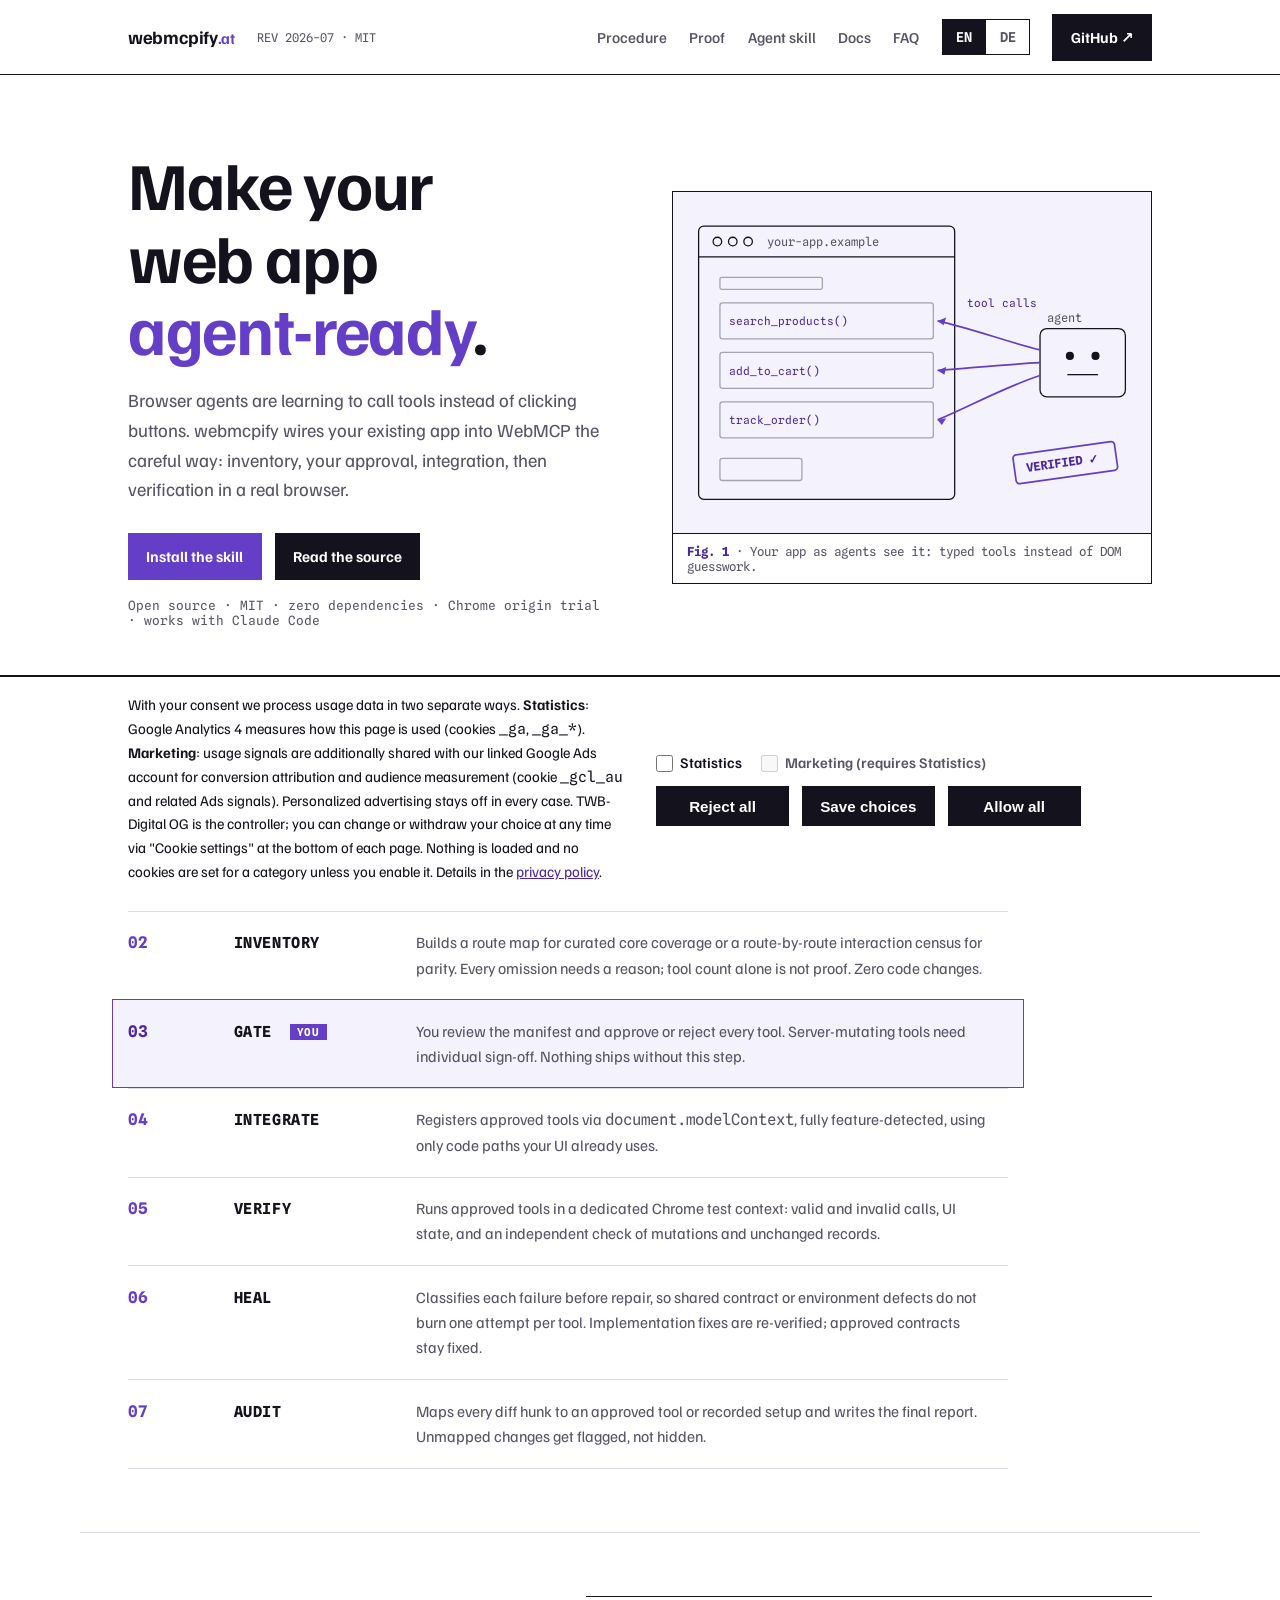
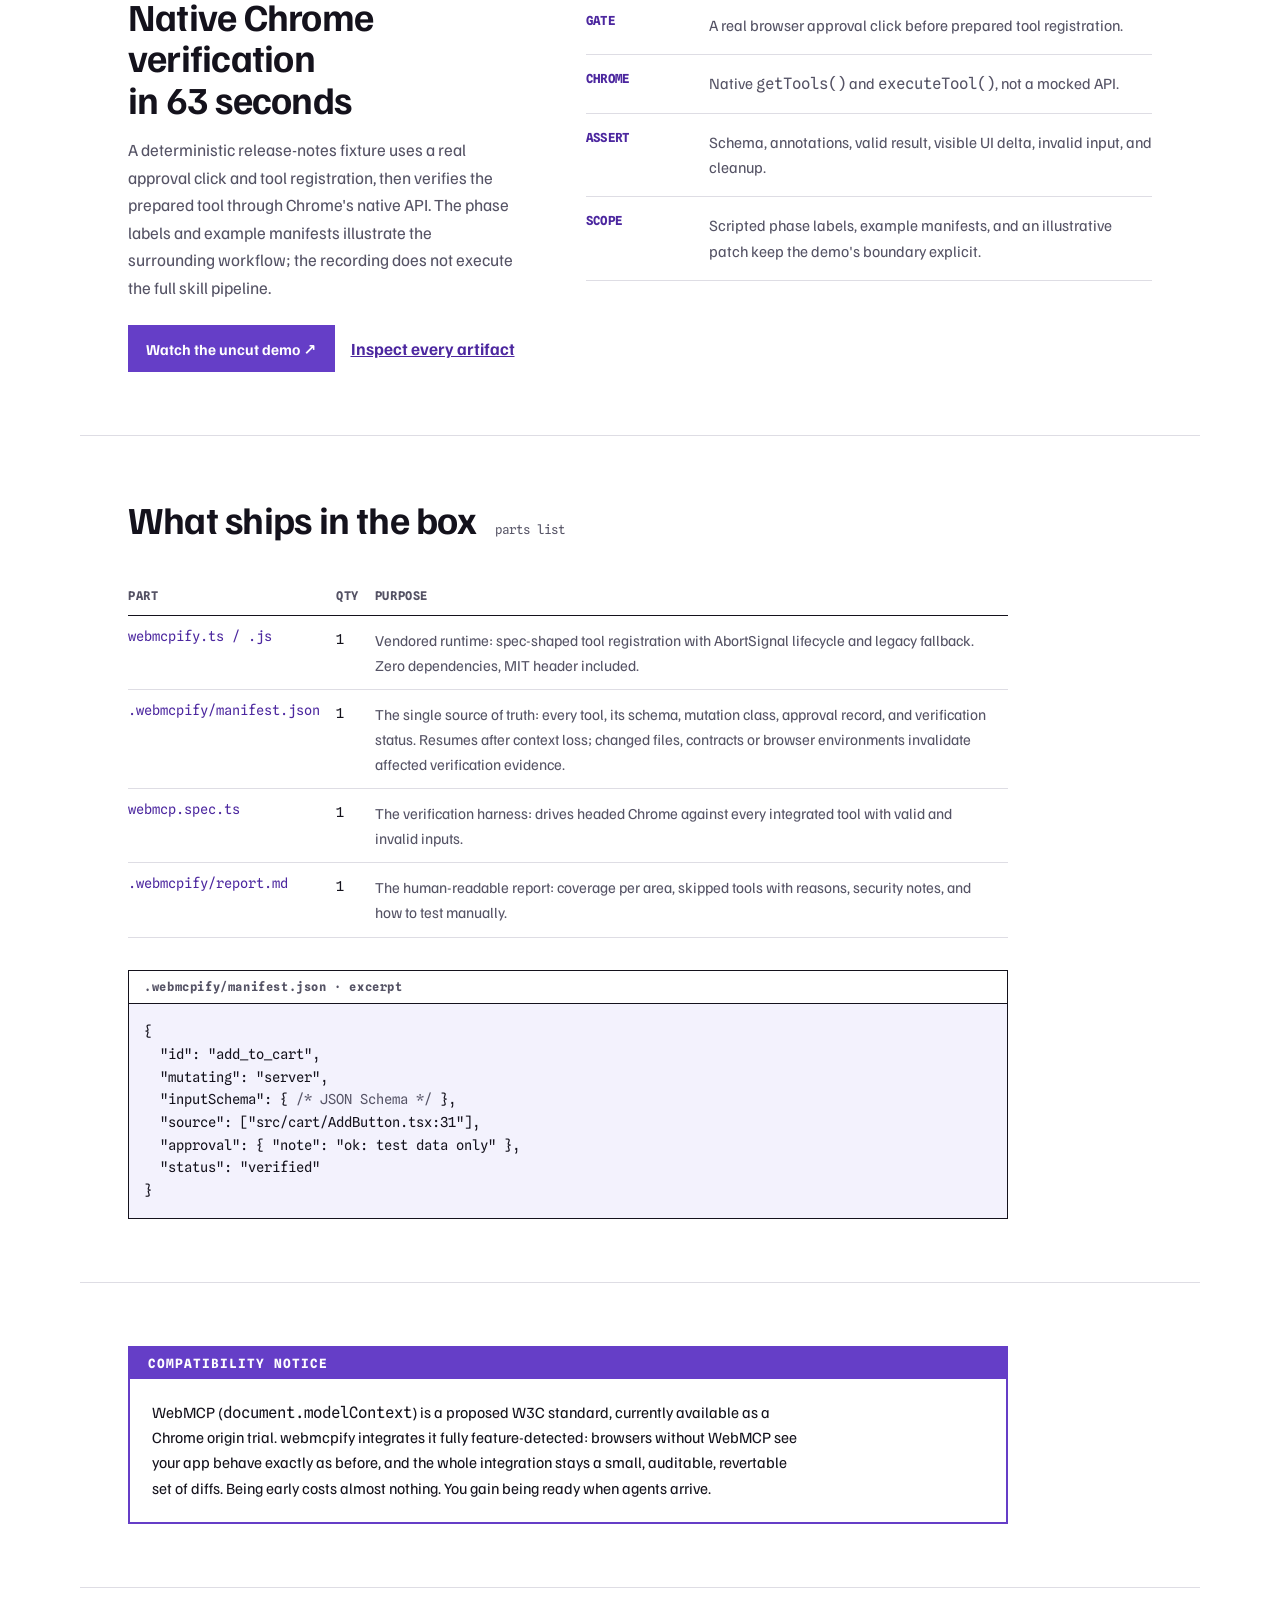
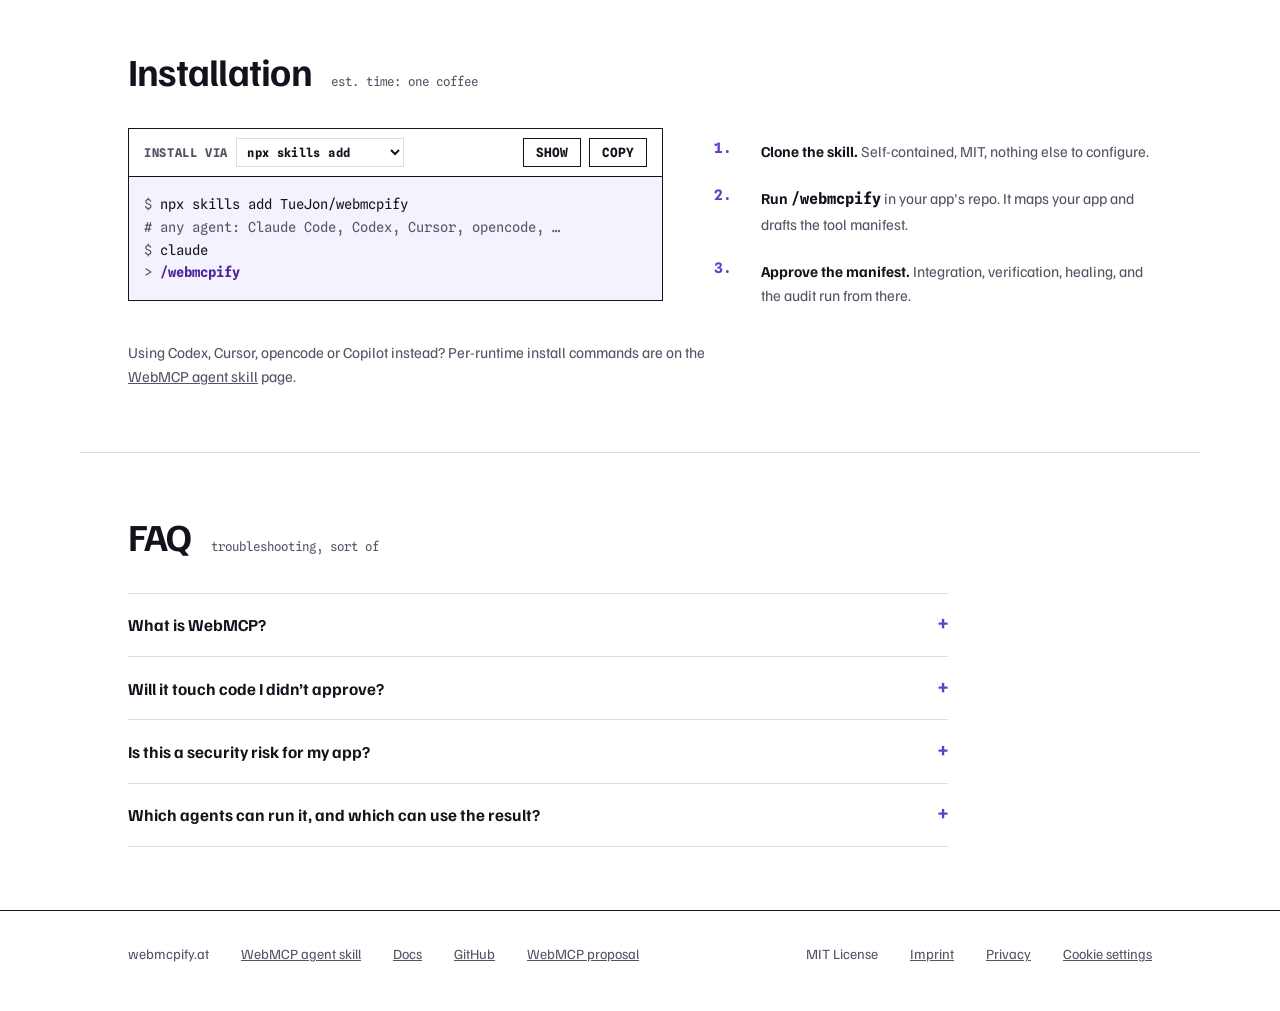
==== commit 8971d33d: "docs: explain evidence-aware WebMCP maintenance" ====
--- a/index.html
+++ b/index.html
@@ -6,6 +6,7 @@
 <title>webmcpify: the WebMCP agent skill that makes your web app agent-ready</title>
 <meta name="description" content="webmcpify is a WebMCP agent skill for curated core coverage or route-by-route parity: inventory, approval, integration and real-browser verification. Open source, MIT.">
 <link rel="canonical" href="https://webmcpify.at/">
+<link rel="describedby" href="/llms.txt" type="text/markdown">
 <meta property="og:type" content="website">
 <meta property="og:url" content="https://webmcpify.at/">
 <meta property="og:site_name" content="webmcpify">
@@ -449,8 +450,8 @@
       <li>
         <span class="no">05</span>
         <h3>VERIFY</h3>
-        <p><span lang="en">Runs every tool in real Chrome: schema check, valid and invalid calls, and the resulting UI state. Pass or fail, per tool.</span>
-        <span lang="de">Führt jedes Tool im echten Chrome aus: Schema-Check, gültige und ungültige Calls, resultierender UI-State. Pass oder Fail, pro Tool.</span></p>
+        <p><span lang="en">Runs approved tools in a dedicated Chrome test context: valid and invalid calls, UI state, and an independent check of mutations and unchanged records.</span>
+        <span lang="de">Führt freigegebene Tools in einem eigenen Chrome-Testkontext aus: gültige und ungültige Calls, UI-State und eine unabhängige Prüfung von Änderungen und unveränderten Datensätzen.</span></p>
       </li>
       <li>
         <span class="no">06</span>
@@ -512,8 +513,8 @@
         <tr>
           <td>.webmcpify/manifest.json</td>
           <td class="qty">1</td>
-          <td><span lang="en">The single source of truth: every tool, its schema, mutation class, approval record, and verification status. Survives context wipes; any run resumes from it.</span>
-          <span lang="de">Die Single Source of Truth: jedes Tool, sein Schema, seine Mutationsklasse, Freigabe und Verifikationsstatus. Übersteht Context-Wipes; jeder Run setzt daran an.</span></td>
+          <td><span lang="en">The single source of truth: every tool, its schema, mutation class, approval record, and verification status. Resumes after context loss; changed files, contracts or browser environments invalidate affected verification evidence.</span>
+          <span lang="de">Die Single Source of Truth: jedes Tool, sein Schema, seine Mutationsklasse, Freigabe und Verifikationsstatus. Setzt nach Kontextverlust fort; geänderte Dateien, Contracts oder Browser-Umgebungen machen betroffene Verifikationsbelege ungültig.</span></td>
         </tr>
         <tr>
           <td>webmcp.spec.ts</td>
